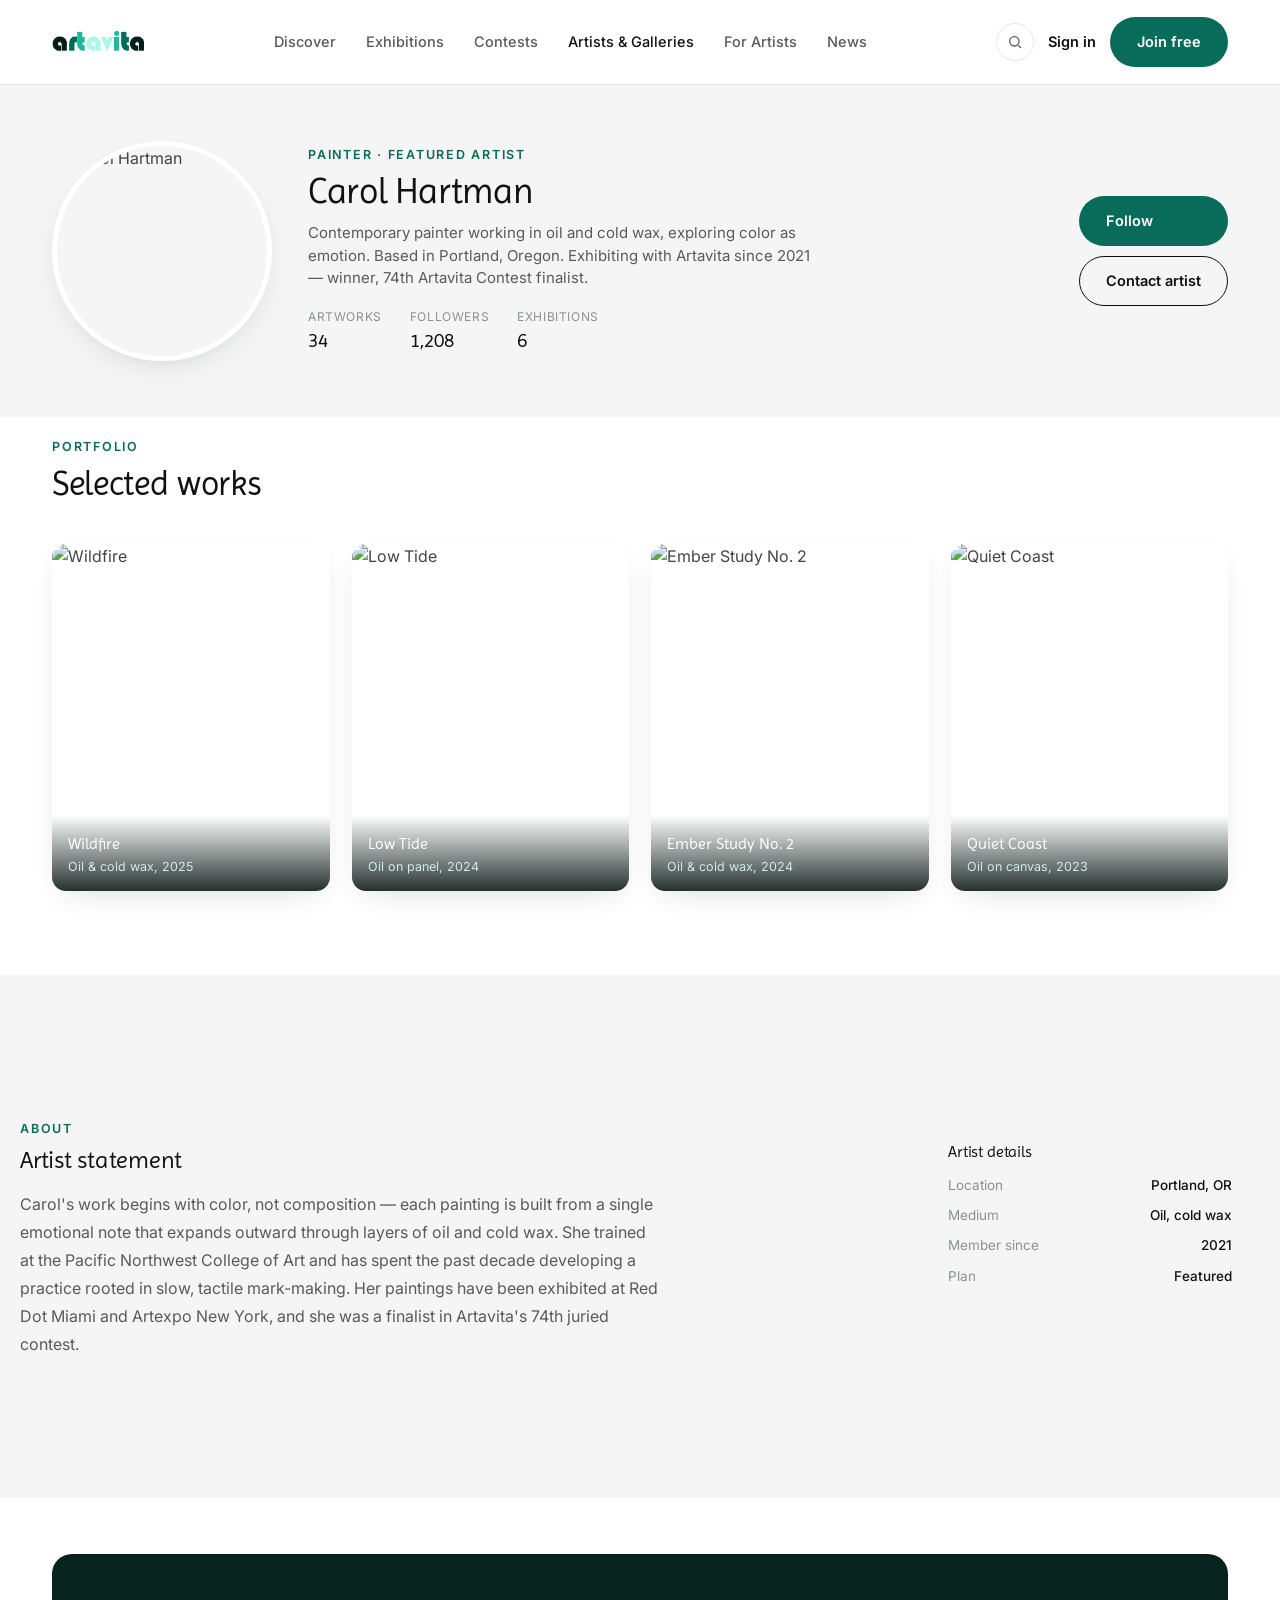
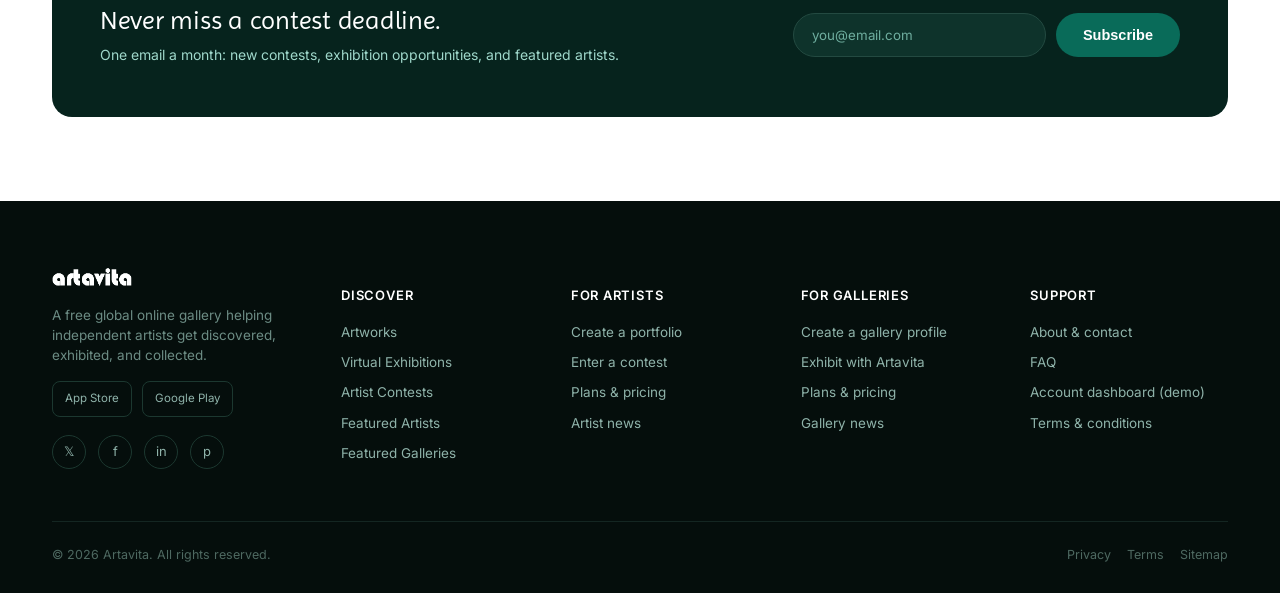
==== artist-profile.html @ 02091838 "Replace single-page site with full 11-page portfolio case study" ====
<!DOCTYPE html>
<html lang="en">
<head>
<meta charset="UTF-8">
<meta name="viewport" content="width=device-width, initial-scale=1.0">
<title>Carol Hartman — Artist Profile — Artavita</title>
<link rel="preconnect" href="https://fonts.googleapis.com">
<link rel="preconnect" href="https://fonts.gstatic.com" crossorigin>
<link href="https://fonts.googleapis.com/css2?family=Imprima&family=Inter:wght@400;500;600;700&display=swap" rel="stylesheet">
<link rel="stylesheet" href="assets/styles.css">
</head>
<body>

<header id="site-header">
  <div class="wrap header-inner">
    <a href="index.html" class="logo"><img class="logo-img" src="assets/logo-color.png" alt="Artavita"></a>
    <nav class="primary-nav">
      <a href="artworks.html">Discover</a>
      <a href="index.html#exhibitions">Exhibitions</a>
      <a href="index.html#contests">Contests</a>
      <a href="artists.html" style="color:var(--ink);">Artists &amp; Galleries</a>
      <a href="index.html#for-artists">For Artists</a>
      <a href="news-post.html">News</a>
    </nav>
    <div class="header-actions">
      <button class="icon-btn" title="Search" aria-label="Search">
        <svg width="16" height="16" viewBox="0 0 24 24" fill="none" stroke="currentColor" stroke-width="2"><circle cx="11" cy="11" r="7"/><line x1="21" y1="21" x2="16.65" y2="16.65"/></svg>
      </button>
      <a href="signin.html" class="signin-link">Sign in</a>
      <a href="signin.html" class="btn btn-primary">Join free</a>
      <button class="hamburger" aria-label="Menu"><span></span><span></span><span></span></button>
    </div>
  </div>
</header>

<div class="profile-hero">
  <div class="wrap profile-hero-inner">
    <div class="profile-avatar"><img src="https://picsum.photos/seed/carolhartman/300/300" alt="Carol Hartman"></div>
    <div class="profile-meta">
      <span class="eyebrow">Painter · Featured Artist</span>
      <h1>Carol Hartman</h1>
      <p class="bio">Contemporary painter working in oil and cold wax, exploring color as emotion. Based in Portland, Oregon. Exhibiting with Artavita since 2021 — winner, 74th Artavita Contest finalist.</p>
      <div class="profile-stats">
        <div><span>Artworks</span><b>34</b></div>
        <div><span>Followers</span><b>1,208</b></div>
        <div><span>Exhibitions</span><b>6</b></div>
      </div>
    </div>
    <div class="profile-actions">
      <a href="signin.html" class="btn btn-primary">Follow</a>
      <a href="about.html" class="btn btn-outline">Contact artist</a>
    </div>
  </div>
</div>

<section style="padding-top:16px;">
  <div class="wrap">
    <div class="section-head reveal in-view">
      <div>
        <span class="eyebrow">Portfolio</span>
        <h2 style="margin-top:8px;">Selected works</h2>
      </div>
    </div>
    <div class="art-grid stagger">
      <a href="artwork-detail.html" class="art-card reveal in-view"><img src="https://picsum.photos/seed/ch1/500/620" alt="Wildfire"><div class="tint"></div><div class="view-icon">＋</div><div class="art-overlay"><div class="title">Wildfire</div><div class="artist">Oil &amp; cold wax, 2025</div></div></a>
      <a href="artwork-detail.html" class="art-card reveal in-view"><img src="https://picsum.photos/seed/ch2/500/620" alt="Low Tide"><div class="tint"></div><div class="view-icon">＋</div><div class="art-overlay"><div class="title">Low Tide</div><div class="artist">Oil on panel, 2024</div></div></a>
      <a href="artwork-detail.html" class="art-card reveal in-view"><img src="https://picsum.photos/seed/ch3/500/620" alt="Ember Study No. 2"><div class="tint"></div><div class="view-icon">＋</div><div class="art-overlay"><div class="title">Ember Study No. 2</div><div class="artist">Oil &amp; cold wax, 2024</div></div></a>
      <a href="artwork-detail.html" class="art-card reveal in-view"><img src="https://picsum.photos/seed/ch4/500/620" alt="Quiet Coast"><div class="tint"></div><div class="view-icon">＋</div><div class="art-overlay"><div class="title">Quiet Coast</div><div class="artist">Oil on canvas, 2023</div></div></a>
    </div>
  </div>
</section>

<section class="alt">
  <div class="wrap detail-body" style="grid-template-columns:1fr 340px;">
    <div>
      <span class="eyebrow">About</span>
      <h2 style="margin:8px 0 16px;">Artist statement</h2>
      <p style="color:var(--ink-soft);line-height:1.75;max-width:640px;">Carol's work begins with color, not composition — each painting is built from a single emotional note that expands outward through layers of oil and cold wax. She trained at the Pacific Northwest College of Art and has spent the past decade developing a practice rooted in slow, tactile mark-making. Her paintings have been exhibited at Red Dot Miami and Artexpo New York, and she was a finalist in Artavita's 74th juried contest.</p>
    </div>
    <div class="detail-side">
      <h4>Artist details</h4>
      <dl>
        <dt>Location</dt><dd>Portland, OR</dd>
        <dt>Medium</dt><dd>Oil, cold wax</dd>
        <dt>Member since</dt><dd>2021</dd>
        <dt>Plan</dt><dd>Featured</dd>
      </dl>
    </div>
  </div>
</section>

<section style="padding-top:56px;">
  <div class="wrap">
    <div class="newsletter reveal in-view">
      <div>
        <h3>Never miss a contest deadline.</h3>
        <p>One email a month: new contests, exhibition opportunities, and featured artists.</p>
      </div>
      <form onsubmit="return false;">
        <input type="email" placeholder="you@email.com" aria-label="Email address">
        <button type="submit" class="btn btn-primary">Subscribe</button>
      </form>
    </div>
  </div>
</section>

<footer>
  <div class="wrap">
    <div class="footer-grid">
      <div class="footer-brand">
        <img class="logo-img" src="assets/logo-white.png" alt="Artavita" style="height:26px;">
        <p>A free global online gallery helping independent artists get discovered, exhibited, and collected.</p>
        <div class="app-badges">
          <div>App Store</div>
          <div>Google Play</div>
        </div>
        <div class="social-row">
          <a href="#" aria-label="Twitter">𝕏</a>
          <a href="#" aria-label="Facebook">f</a>
          <a href="#" aria-label="LinkedIn">in</a>
          <a href="#" aria-label="Pinterest">p</a>
        </div>
      </div>
      <div class="footer-col">
        <h5>Discover</h5>
        <a href="artworks.html">Artworks</a>
        <a href="index.html#exhibitions">Virtual Exhibitions</a>
        <a href="contest-entry.html">Artist Contests</a>
        <a href="artists.html">Featured Artists</a>
        <a href="artists.html">Featured Galleries</a>
      </div>
      <div class="footer-col">
        <h5>For Artists</h5>
        <a href="signin.html">Create a portfolio</a>
        <a href="contest-entry.html">Enter a contest</a>
        <a href="pricing.html">Plans &amp; pricing</a>
        <a href="news-post.html">Artist news</a>
      </div>
      <div class="footer-col">
        <h5>For Galleries</h5>
        <a href="signin.html">Create a gallery profile</a>
        <a href="about.html">Exhibit with Artavita</a>
        <a href="pricing.html">Plans &amp; pricing</a>
        <a href="news-post.html">Gallery news</a>
      </div>
      <div class="footer-col">
        <h5>Support</h5>
        <a href="about.html">About &amp; contact</a>
        <a href="about.html#faq">FAQ</a>
        <a href="dashboard.html">Account dashboard (demo)</a>
        <a href="#">Terms &amp; conditions</a>
      </div>
    </div>
    <div class="footer-bottom">
      <span>© 2026 Artavita. All rights reserved.</span>
      <span><a href="#">Privacy</a><a href="#">Terms</a><a href="#">Sitemap</a></span>
    </div>
  </div>
</footer>

<script src="assets/script.js"></script>
</body>
</html>
---- assets/styles.css ----
:root{
    --bg:#FFFFFF;
    --bg-alt:#F5F5F5;
    --panel:#FFFFFF;
    --ink:#111111;
    --ink-body:#444444;
    --ink-soft:#5A5A5A;
    --ink-faint:#8B928F;
    --accent:#2BB79A;
    --accent-dark:#096B59;
    --accent-tint:#DFF9F1;
    --accent-tint2:#AFF7E8;
    --dark-bg:#06231D;
    --dark-bg2:#0B2E27;
    --line:#E6E6E6;
    --radius:14px;
    --shadow:0 10px 30px -12px rgba(6,35,29,0.18);
    --ease:cubic-bezier(.22,1,.36,1);
    --maxw:1240px;
  }
  *{box-sizing:border-box;}
  html{scroll-behavior:smooth;}
  body{
    margin:0;
    background:var(--bg);
    color:var(--ink-body);
    font-family:'Inter','Helvetica Neue',Helvetica,Arial,sans-serif;
    -webkit-font-smoothing:antialiased;
    line-height:1.5;
  }
  h1,h2,h3,h4{
    font-family:'Imprima','Helvetica Neue',Arial,sans-serif;
    font-weight:400;
    color:var(--ink);
    margin:0;
    line-height:1.14;
    letter-spacing:-0.01em;
  }
  p{margin:0;}
  a{color:inherit;text-decoration:none;}
  img{max-width:100%;display:block;}
  .wrap{max-width:var(--maxw);margin:0 auto;padding:0 32px;}
  .eyebrow{
    font-size:12.5px;
    letter-spacing:0.14em;
    text-transform:uppercase;
    color:var(--accent-dark);
    font-weight:600;
    font-family:'Inter',sans-serif;
  }
  ::selection{background:var(--accent-tint2);color:var(--dark-bg);}

  /* ---------- reveal on scroll ---------- */
  .reveal{opacity:0;transform:translateY(26px);transition:opacity .7s var(--ease),transform .7s var(--ease);}
  .reveal.in-view{opacity:1;transform:translateY(0);}
  .stagger .reveal:nth-child(1){transition-delay:.02s;}
  .stagger .reveal:nth-child(2){transition-delay:.09s;}
  .stagger .reveal:nth-child(3){transition-delay:.16s;}
  .stagger .reveal:nth-child(4){transition-delay:.23s;}
  .stagger .reveal:nth-child(5){transition-delay:.30s;}
  .stagger .reveal:nth-child(6){transition-delay:.37s;}
  .stagger .reveal:nth-child(7){transition-delay:.44s;}
  .stagger .reveal:nth-child(8){transition-delay:.51s;}

  /* ---------- buttons ---------- */
  .btn{
    position:relative;
    display:inline-flex;align-items:center;gap:8px;
    padding:13px 26px;
    border-radius:999px;
    font-weight:600;
    font-size:14.5px;
    cursor:pointer;
    border:1.5px solid transparent;
    overflow:hidden;
    isolation:isolate;
    transition:transform .35s var(--ease), box-shadow .35s var(--ease), color .35s var(--ease), border-color .35s var(--ease);
    white-space:nowrap;
  }
  .btn:hover{transform:translateY(-2px);}
  .btn:active{transform:translateY(0);}
  .btn::before{
    content:"";position:absolute;inset:0;z-index:-1;
    transform:scaleX(0);transform-origin:left;
    transition:transform .45s var(--ease);
  }
  .btn:hover::before{transform:scaleX(1);}

  .btn-primary{background:var(--accent-dark);color:#fff;}
  .btn-primary::before{background:var(--accent);}
  .btn-primary:hover{box-shadow:0 10px 24px -8px rgba(9,107,89,0.55);}

  .btn-outline{background:transparent;color:var(--ink);border-color:var(--ink);}
  .btn-outline::before{background:var(--ink);}
  .btn-outline:hover{color:#fff;border-color:var(--ink);}

  .btn-outline-light{background:transparent;color:#fff;border-color:rgba(255,255,255,0.45);}
  .btn-outline-light::before{background:rgba(255,255,255,0.16);}
  .btn-outline-light:hover{border-color:#fff;}

  .btn-ghost{color:var(--accent-dark);font-weight:600;padding:0;border-radius:0;border:none;}
  .btn-ghost::before{display:none;}
  .btn-ghost span.arrow{display:inline-block;transition:transform .35s var(--ease);}
  .btn-ghost:hover span.arrow{transform:translateX(6px);}
  .btn-ghost:hover{transform:none;}
  .btn-ghost{position:relative;}
  .btn-ghost em{position:absolute;left:0;bottom:-3px;height:1.5px;width:100%;background:var(--accent-dark);transform:scaleX(0);transform-origin:right;transition:transform .35s var(--ease);}
  .btn-ghost:hover em{transform:scaleX(1);transform-origin:left;}

  /* ---------- Header ---------- */
  header{
    position:sticky;top:0;z-index:100;
    background:rgba(255,255,255,0.9);
    backdrop-filter:blur(10px);
    border-bottom:1px solid var(--line);
    transition:height .3s var(--ease), box-shadow .3s var(--ease);
  }
  header.scrolled{box-shadow:0 6px 24px -14px rgba(6,35,29,0.25);}
  .header-inner{
    display:flex;align-items:center;justify-content:space-between;
    height:84px;
    transition:height .3s var(--ease);
  }
  header.scrolled .header-inner{height:66px;}
  .logo-img{height:30px;width:auto;transition:height .3s var(--ease);}
  header.scrolled .logo-img{height:24px;}
  nav.primary-nav{display:flex;align-items:center;gap:30px;}
  nav.primary-nav a{
    position:relative;
    font-size:14.5px;font-weight:500;color:var(--ink-soft);
    padding:6px 0;
  }
  nav.primary-nav a::after{
    content:"";position:absolute;left:0;bottom:0;height:2px;width:100%;
    background:var(--accent);transform:scaleX(0);transform-origin:right;
    transition:transform .3s var(--ease);
  }
  nav.primary-nav a:hover{color:var(--ink);}
  nav.primary-nav a:hover::after{transform:scaleX(1);transform-origin:left;}
  .header-actions{display:flex;align-items:center;gap:14px;}
  .icon-btn{
    width:38px;height:38px;border-radius:50%;
    display:flex;align-items:center;justify-content:center;
    border:1px solid var(--line);color:var(--ink-soft);
    background:#fff;transition:border-color .3s var(--ease), color .3s var(--ease), transform .3s var(--ease);
  }
  .icon-btn:hover{border-color:var(--accent);color:var(--accent-dark);transform:translateY(-2px);}
  .signin-link{font-size:14.5px;font-weight:600;color:var(--ink);position:relative;}
  .signin-link::after{content:"";position:absolute;left:0;bottom:-3px;height:1.5px;width:100%;background:var(--ink);transform:scaleX(0);transition:transform .3s var(--ease);}
  .signin-link:hover::after{transform:scaleX(1);}
  .hamburger{display:none;background:none;border:none;cursor:pointer;padding:6px;}
  .hamburger span{display:block;width:22px;height:2px;background:var(--ink);margin:5px 0;transition:transform .25s ease, opacity .25s ease;}

  /* ---------- Hero ---------- */
  .hero{padding:64px 0 56px;}
  .hero-grid{display:grid;grid-template-columns:1.05fr 0.95fr;gap:56px;align-items:center;}
  .hero h1{font-size:48px;margin:14px 0 20px;}
  .hero h1 .grad{
    background:linear-gradient(90deg,var(--accent-dark),var(--accent) 55%,#5fd6bd);
    -webkit-background-clip:text;background-clip:text;color:transparent;
  }
  .hero p.lead{font-size:17.5px;color:var(--ink-soft);max-width:480px;margin-bottom:30px;}
  .hero-ctas{display:flex;gap:14px;flex-wrap:wrap;margin-bottom:26px;}
  .hero-trust{font-size:13.5px;color:var(--ink-faint);}
  .hero-trust b{color:var(--ink);}
  .hero-collage{
    display:grid;grid-template-columns:1.1fr 0.9fr;gap:14px;
  }
  .hero-collage .tall{grid-row:span 2;animation:float 6s ease-in-out infinite;}
  .hero-collage .short:nth-of-type(2){animation:float 7s ease-in-out infinite .4s;}
  .hero-collage .short:nth-of-type(3){animation:float 6.5s ease-in-out infinite .8s;}
  @keyframes float{0%,100%{transform:translateY(0);}50%{transform:translateY(-10px);}}
  .hero-collage figure{margin:0;border-radius:var(--radius);overflow:hidden;box-shadow:var(--shadow);height:100%;}
  .hero-collage img{
    width:100%;height:100%;object-fit:cover;
    transition:transform .6s var(--ease);
  }
  .hero-collage figure:hover img{transform:scale(1.07);}
  .hero-collage .tall figure{aspect-ratio:4/5.2;}
  .hero-collage .short figure{aspect-ratio:4/3.1;}

  /* ---------- Stats bar ---------- */
  .stats-bar{
    background:var(--dark-bg);color:#fff;padding:32px 0;
  }
  .stats-grid{display:grid;grid-template-columns:repeat(4,1fr);gap:20px;text-align:center;}
  .stats-grid .num{font-family:'Imprima',sans-serif;font-size:32px;color:#fff;}
  .stats-grid .label{font-size:12.5px;color:#9FD8CB;letter-spacing:0.05em;text-transform:uppercase;margin-top:4px;}
  .fairs-row{
    display:flex;justify-content:center;gap:40px;flex-wrap:wrap;
    margin-top:26px;padding-top:24px;border-top:1px solid rgba(255,255,255,0.12);
    font-family:'Imprima',sans-serif;font-size:15px;color:#6FAE9F;letter-spacing:0.02em;
  }

  /* ---------- Section shell ---------- */
  section{padding:84px 0;}
  .section-head{
    display:flex;align-items:flex-end;justify-content:space-between;
    margin-bottom:40px;gap:20px;flex-wrap:wrap;
  }
  .section-head h2{font-size:34px;}
  .section-head p{color:var(--ink-soft);margin-top:8px;max-width:520px;}
  .alt{background:var(--bg-alt);}

  /* ---------- How it works ---------- */
  .steps{display:grid;grid-template-columns:repeat(3,1fr);gap:28px;}
  .step-card{
    background:var(--panel);border:1px solid var(--line);border-radius:var(--radius);padding:32px 28px;
    transition:transform .4s var(--ease), box-shadow .4s var(--ease), border-color .4s var(--ease);
  }
  .step-card:hover{transform:translateY(-6px);box-shadow:var(--shadow);border-color:var(--accent-tint2);}
  .step-num{
    width:38px;height:38px;border-radius:50%;background:var(--accent-tint);color:var(--accent-dark);
    display:flex;align-items:center;justify-content:center;font-family:'Imprima',sans-serif;font-weight:400;margin-bottom:18px;
    transition:background .4s var(--ease), color .4s var(--ease);
  }
  .step-card:hover .step-num{background:var(--accent-dark);color:#fff;}
  .step-card h3{font-size:19px;margin-bottom:8px;font-weight:400;}
  .step-card p{color:var(--ink-soft);font-size:14.5px;}

  /* ---------- Artwork grid ---------- */
  .art-grid{display:grid;grid-template-columns:repeat(4,1fr);gap:22px;}
  .art-card{
    position:relative;border-radius:var(--radius);overflow:hidden;box-shadow:var(--shadow);cursor:pointer;
    transition:transform .5s var(--ease);
  }
  a.art-card, a.people-card{display:block;text-decoration:none;color:inherit;}
  .art-card:hover{transform:translateY(-6px);}
  .art-card img{aspect-ratio:4/5;object-fit:cover;transition:transform .7s var(--ease), filter .5s ease;}
  .art-card:hover img{transform:scale(1.09);filter:saturate(1.1);}
  .art-card .tint{
    position:absolute;inset:0;background:linear-gradient(135deg,rgba(9,107,89,0.35),rgba(43,183,154,0.15));
    opacity:0;transition:opacity .4s ease;
  }
  .art-card:hover .tint{opacity:1;}
  .art-card .view-icon{
    position:absolute;top:50%;left:50%;width:46px;height:46px;border-radius:50%;
    background:rgba(255,255,255,0.92);color:var(--accent-dark);
    display:flex;align-items:center;justify-content:center;
    transform:translate(-50%,-50%) scale(0.6);opacity:0;
    transition:transform .4s var(--ease), opacity .4s var(--ease);
  }
  .art-card:hover .view-icon{opacity:1;transform:translate(-50%,-50%) scale(1);}
  .art-overlay{
    position:absolute;left:0;right:0;bottom:0;padding:18px 16px 14px;
    background:linear-gradient(180deg,transparent, rgba(6,20,17,0.88));
    color:#fff;
  }
  .art-overlay .title{font-family:'Imprima',sans-serif;font-size:15.5px;}
  .art-overlay .artist{font-size:12.5px;color:#CDECE4;margin-top:2px;}
  .grid-footer{text-align:center;margin-top:40px;}

  /* ---------- Video section ---------- */
  .video-shell{
    position:relative;border-radius:20px;overflow:hidden;box-shadow:var(--shadow);
    background:var(--dark-bg);aspect-ratio:16/8.2;max-width:920px;margin:0 auto;
  }
  .video-shell video{width:100%;height:100%;object-fit:cover;display:block;}
  .video-cover{
    position:absolute;inset:0;display:flex;align-items:center;justify-content:center;
    background:linear-gradient(135deg,rgba(6,35,29,0.55),rgba(9,107,89,0.35));
    cursor:pointer;transition:opacity .5s ease;
  }
  .video-cover.hide{opacity:0;pointer-events:none;}
  .play-btn{
    width:84px;height:84px;border-radius:50%;background:#fff;color:var(--accent-dark);
    display:flex;align-items:center;justify-content:center;
    box-shadow:0 0 0 0 rgba(255,255,255,0.55);
    animation:pulse 2.4s ease-in-out infinite;
    transition:transform .3s var(--ease);
  }
  .video-cover:hover .play-btn{transform:scale(1.08);}
  @keyframes pulse{
    0%{box-shadow:0 0 0 0 rgba(255,255,255,0.45);}
    70%{box-shadow:0 0 0 22px rgba(255,255,255,0);}
    100%{box-shadow:0 0 0 0 rgba(255,255,255,0);}
  }

  /* ---------- Contest spotlight ---------- */
  .contest-card{
    background:linear-gradient(120deg,var(--dark-bg),var(--dark-bg2));
    border-radius:20px;color:#fff;
    display:grid;grid-template-columns:1.1fr 0.9fr;overflow:hidden;
  }
  .contest-copy{padding:52px 48px;}
  .contest-badge{
    display:inline-block;background:rgba(255,255,255,0.12);color:var(--accent-tint2);
    padding:6px 14px;border-radius:999px;font-size:12.5px;font-weight:600;letter-spacing:.04em;margin-bottom:18px;
    animation:badgepulse 2.6s ease-in-out infinite;
  }
  @keyframes badgepulse{0%,100%{background:rgba(255,255,255,0.12);}50%{background:rgba(175,247,232,0.22);}}
  .contest-copy h2{color:#fff;font-size:30px;margin-bottom:14px;}
  .contest-copy p{color:#BFE3DA;font-size:15px;margin-bottom:24px;max-width:440px;}
  .contest-meta{display:flex;gap:28px;margin-bottom:28px;flex-wrap:wrap;}
  .contest-meta div span{display:block;font-size:12px;color:#6FAE9F;text-transform:uppercase;letter-spacing:.05em;}
  .contest-meta div b{font-family:'Imprima',sans-serif;font-size:18px;font-weight:400;}
  .contest-ctas{display:flex;gap:14px;flex-wrap:wrap;}
  .contest-entries{
    display:grid;grid-template-columns:repeat(2,1fr);gap:2px;
  }
  .contest-entries a{overflow:hidden;display:block;}
  .contest-entries img{width:100%;height:100%;object-fit:cover;aspect-ratio:1/1;transition:transform .6s var(--ease);}
  .contest-entries a:hover img{transform:scale(1.12);}

  /* ---------- Exhibitions carousel ---------- */
  .carousel{display:flex;gap:22px;overflow-x:auto;padding-bottom:12px;scroll-snap-type:x mandatory;}
  .carousel::-webkit-scrollbar{height:6px;}
  .carousel::-webkit-scrollbar-thumb{background:var(--line);border-radius:10px;}
  .exhibit-card{
    flex:0 0 300px;scroll-snap-align:start;
    background:var(--panel);border-radius:var(--radius);overflow:hidden;border:1px solid var(--line);
    transition:transform .4s var(--ease), box-shadow .4s var(--ease);
  }
  .exhibit-card:hover{transform:translateY(-6px);box-shadow:var(--shadow);}
  .exhibit-card .imgwrap{overflow:hidden;}
  .exhibit-card img{aspect-ratio:4/3;object-fit:cover;transition:transform .6s var(--ease);}
  .exhibit-card:hover img{transform:scale(1.08);}
  .exhibit-info{padding:16px 18px;}
  .exhibit-info .tag{font-size:11.5px;color:var(--accent-dark);font-weight:600;text-transform:uppercase;letter-spacing:.05em;}
  .exhibit-info h4{font-size:16.5px;margin:6px 0 4px;font-weight:400;font-family:'Imprima',sans-serif;}
  .exhibit-info p{font-size:13px;color:var(--ink-soft);}
  .exhibit-cta{
    flex:0 0 300px;scroll-snap-align:start;
    border:1.5px dashed var(--accent);border-radius:var(--radius);
    display:flex;flex-direction:column;align-items:center;justify-content:center;text-align:center;
    padding:24px;gap:12px;color:var(--ink-soft);background:var(--accent-tint);
    transition:background .4s ease;
  }
  .exhibit-cta:hover{background:var(--accent-tint2);}

  /* ---------- Artists / Galleries ---------- */
  .people-grid{display:grid;grid-template-columns:repeat(6,1fr);gap:18px;}
  .people-grid-5{grid-template-columns:repeat(5,1fr);}
  .people-card{text-align:center;}
  .people-card .avatar{
    position:relative;width:100%;aspect-ratio:1/1;border-radius:50%;overflow:hidden;
    border:3px solid #fff;box-shadow:var(--shadow);margin-bottom:12px;
    transition:transform .4s var(--ease);
  }
  .people-card:hover .avatar{transform:translateY(-6px);}
  .people-card img{width:100%;height:100%;object-fit:cover;transition:transform .6s var(--ease);}
  .people-card:hover img{transform:scale(1.12);}
  .people-card h4{font-size:14px;font-weight:600;font-family:'Inter',sans-serif;}
  .people-card p{font-size:12.5px;color:var(--ink-faint);margin-top:2px;}

  /* ---------- Dual CTA ---------- */
  .dual-cta{display:grid;grid-template-columns:1fr 1fr;gap:24px;}
  .cta-panel{
    border-radius:20px;padding:44px 40px;position:relative;overflow:hidden;
    transition:transform .4s var(--ease);
  }
  .cta-panel:hover{transform:translateY(-4px);}
  .cta-panel.artist{background:var(--dark-bg);color:#fff;}
  .cta-panel.gallery{background:var(--accent-tint);color:var(--ink);}
  .cta-panel h3{font-size:26px;margin-bottom:12px;font-weight:400;}
  .cta-panel.artist h3{color:#fff;}
  .cta-panel p{font-size:14.5px;margin-bottom:24px;max-width:360px;}
  .cta-panel.artist p{color:#BFE3DA;}
  .cta-panel.gallery p{color:var(--ink-soft);}
  .cta-row{display:flex;gap:14px;flex-wrap:wrap;}

  /* ---------- News ---------- */
  .news-grid{display:grid;grid-template-columns:repeat(3,1fr);gap:24px;}
  .news-card{
    background:var(--panel);border:1px solid var(--line);border-radius:var(--radius);overflow:hidden;
    transition:transform .4s var(--ease), box-shadow .4s var(--ease);
  }
  .news-card:hover{transform:translateY(-6px);box-shadow:var(--shadow);}
  .news-card .imgwrap{overflow:hidden;}
  .news-card img{aspect-ratio:16/10;object-fit:cover;transition:transform .6s var(--ease);}
  .news-card:hover img{transform:scale(1.08);}
  .news-body{padding:20px;}
  .news-body .tag{font-size:11.5px;color:var(--accent-dark);text-transform:uppercase;font-weight:600;letter-spacing:.05em;}
  .news-body h4{font-family:'Imprima',sans-serif;font-size:16.5px;margin:8px 0 6px;font-weight:400;}
  .news-body p{font-size:13.5px;color:var(--ink-soft);}

  /* ---------- Newsletter ---------- */
  .newsletter{
    background:var(--dark-bg);color:#fff;border-radius:20px;
    padding:52px 48px;display:flex;align-items:center;justify-content:space-between;gap:30px;flex-wrap:wrap;
  }
  .newsletter h3{color:#fff;font-size:26px;max-width:380px;font-weight:400;}
  .newsletter p{color:#9FD8CB;margin-top:8px;font-size:14px;}
  .newsletter form{display:flex;gap:10px;flex-wrap:wrap;}
  .newsletter input{
    padding:13px 18px;border-radius:999px;border:1px solid #234A41;background:#0E332B;color:#fff;min-width:240px;font-family:inherit;
    transition:border-color .3s ease;
  }
  .newsletter input:focus{outline:none;border-color:var(--accent);}
  .newsletter input::placeholder{color:#6FAE9F;}

  /* ---------- Footer ---------- */
  footer{background:#050E0C;color:#8FB3AA;padding:64px 0 28px;font-size:13.5px;}
  .footer-grid{display:grid;grid-template-columns:1.3fr repeat(4,1fr);gap:32px;margin-bottom:48px;}
  .footer-brand p{margin-top:14px;color:#6C8C84;max-width:260px;}
  .footer-col h5{color:#fff;font-size:13px;text-transform:uppercase;letter-spacing:.06em;margin-bottom:16px;font-weight:600;font-family:'Inter',sans-serif;}
  .footer-col a{display:block;color:#8FB3AA;margin-bottom:10px;position:relative;width:fit-content;transition:color .3s ease;}
  .footer-col a:hover{color:#fff;}
  .app-badges{display:flex;gap:10px;margin-top:16px;}
  .app-badges div{border:1px solid #1C3830;border-radius:8px;padding:8px 12px;font-size:11.5px;color:#8FB3AA;transition:border-color .3s ease,color .3s ease;}
  .app-badges div:hover{border-color:var(--accent);color:#fff;}
  .social-row{display:flex;gap:12px;margin-top:18px;}
  .social-row a{
    width:34px;height:34px;border-radius:50%;border:1px solid #1C3830;
    display:flex;align-items:center;justify-content:center;font-size:13px;
    transition:border-color .3s ease,background .3s ease,transform .3s ease;
  }
  .social-row a:hover{border-color:var(--accent);background:var(--accent-dark);transform:translateY(-3px);}
  .footer-bottom{
    border-top:1px solid #142622;padding-top:24px;
    display:flex;justify-content:space-between;flex-wrap:wrap;gap:12px;color:#4E6961;font-size:12.5px;
  }
  .footer-bottom a{color:#4E6961;margin-left:16px;}
  .footer-bottom a:hover{color:#fff;}

  /* ---------- Mobile ---------- */
  @media (max-width:1024px){
    .hero-grid{grid-template-columns:1fr;}
    .hero-collage{order:-1;}
    .art-grid{grid-template-columns:repeat(3,1fr);}
    .people-grid{grid-template-columns:repeat(4,1fr);}
    .people-grid-5{grid-template-columns:repeat(4,1fr);}
    .footer-grid{grid-template-columns:1fr 1fr;}
    .stats-grid{grid-template-columns:repeat(4,1fr);}
  }
  @media (max-width:860px){
    nav.primary-nav{display:none;}
    .hamburger{display:block;}
    .contest-card{grid-template-columns:1fr;}
    .contest-entries{display:none;}
    .dual-cta{grid-template-columns:1fr;}
    .steps{grid-template-columns:1fr;}
    .header-actions .icon-btn,
    .header-actions .signin-link{display:none;}
    .header-actions{gap:10px;}
  }
  @media (max-width:640px){
    .wrap{padding:0 20px;}
    .hero h1{font-size:33px;}
    .art-grid{grid-template-columns:repeat(2,1fr);}
    .people-grid{grid-template-columns:repeat(3,1fr);}
    .people-grid-5{grid-template-columns:repeat(2,1fr);}
    .stats-grid{grid-template-columns:repeat(2,1fr);}
    section{padding:56px 0;}
    .section-head h2{font-size:26px;}
    .footer-grid{grid-template-columns:1fr 1fr;gap:28px;}
    .newsletter{padding:36px 26px;}
    .contest-copy{padding:34px 26px;}
    .video-shell{aspect-ratio:16/12;}
  }

  @media (prefers-reduced-motion: reduce){
    *{animation-duration:0.001ms !important;animation-iteration-count:1 !important;transition-duration:0.001ms !important;}
    .reveal{opacity:1;transform:none;}
  }

/* ================= Shared inner-page header ================= */
.page-header{padding:44px 0 36px;border-bottom:1px solid var(--line);}
.page-header .eyebrow{margin-bottom:8px;display:block;}
.page-header h1{font-size:38px;}
.breadcrumb{font-size:13px;color:var(--ink-faint);margin-bottom:14px;}
.breadcrumb a{color:var(--ink-faint);transition:color .3s ease;}
.breadcrumb a:hover{color:var(--accent-dark);}
.breadcrumb span{margin:0 6px;}

/* ================= Filter bar (Browse/Grid template) ================= */
.filter-bar{
  display:flex;align-items:center;gap:14px;flex-wrap:wrap;
  padding:18px 0;margin-bottom:32px;border-bottom:1px solid var(--line);
}
.filter-chip{
  padding:9px 18px;border-radius:999px;border:1.5px solid var(--line);
  font-size:13.5px;font-weight:500;color:var(--ink-soft);cursor:pointer;
  transition:border-color .3s var(--ease), color .3s var(--ease), background .3s var(--ease);
  background:#fff;
}
.filter-chip:hover{border-color:var(--accent);color:var(--accent-dark);}
.filter-chip.active{background:var(--accent-dark);border-color:var(--accent-dark);color:#fff;}
.filter-spacer{flex:1;}
.filter-select{
  padding:9px 16px;border-radius:999px;border:1.5px solid var(--line);
  font-size:13.5px;color:var(--ink-soft);background:#fff;font-family:inherit;cursor:pointer;
}
.results-count{font-size:13.5px;color:var(--ink-faint);margin-bottom:24px;}

/* Pagination */
.pagination{display:flex;justify-content:center;align-items:center;gap:8px;margin-top:52px;}
.page-btn{
  width:40px;height:40px;border-radius:50%;display:flex;align-items:center;justify-content:center;
  border:1.5px solid var(--line);color:var(--ink-soft);font-size:14px;font-weight:600;
  transition:all .3s var(--ease);
}
.page-btn:hover{border-color:var(--accent);color:var(--accent-dark);}
.page-btn.active{background:var(--accent-dark);border-color:var(--accent-dark);color:#fff;}
.page-btn.next{width:auto;padding:0 18px;border-radius:999px;gap:6px;}

/* ================= Profile/Detail template ================= */
.profile-hero{
  background:var(--bg-alt);padding:56px 0;
}
.profile-hero-inner{display:grid;grid-template-columns:220px 1fr auto;gap:36px;align-items:center;}
.profile-avatar{
  width:220px;height:220px;border-radius:50%;overflow:hidden;border:5px solid #fff;box-shadow:var(--shadow);
}
.profile-avatar img{width:100%;height:100%;object-fit:cover;}
.profile-meta .eyebrow{margin-bottom:6px;display:block;}
.profile-meta h1{font-size:36px;margin-bottom:10px;}
.profile-meta p.bio{color:var(--ink-soft);max-width:520px;font-size:15px;}
.profile-stats{display:flex;gap:28px;margin-top:18px;}
.profile-stats div span{display:block;font-size:12px;color:var(--ink-faint);text-transform:uppercase;letter-spacing:.05em;}
.profile-stats div b{font-family:'Imprima',sans-serif;font-size:20px;font-weight:400;color:var(--ink);}
.profile-actions{display:flex;flex-direction:column;gap:10px;}

.detail-body{display:grid;grid-template-columns:1fr 340px;gap:56px;padding:56px 0;}
.detail-side{
  background:var(--bg-alt);border-radius:var(--radius);padding:28px;height:fit-content;
}
.detail-side h4{font-family:'Imprima',sans-serif;font-size:16px;font-weight:400;margin-bottom:14px;}
.detail-side dl{display:grid;grid-template-columns:auto 1fr;gap:10px 14px;font-size:13.5px;}
.detail-side dt{color:var(--ink-faint);}
.detail-side dd{margin:0;color:var(--ink);font-weight:500;text-align:right;}
.detail-hero-img{border-radius:var(--radius);overflow:hidden;box-shadow:var(--shadow);margin-bottom:28px;}
.detail-hero-img img{width:100%;aspect-ratio:5/4;object-fit:cover;}

/* ================= Article/Post Detail template ================= */
.article-header{padding:52px 0 32px;max-width:760px;margin:0 auto;text-align:center;}
.article-header h1{font-size:38px;margin:14px 0 18px;}
.article-meta{display:flex;align-items:center;justify-content:center;gap:14px;font-size:13.5px;color:var(--ink-faint);}
.article-meta .avatar-sm{width:32px;height:32px;border-radius:50%;overflow:hidden;}
.article-meta .avatar-sm img{width:100%;height:100%;object-fit:cover;}
.article-hero{max-width:920px;margin:0 auto 48px;border-radius:20px;overflow:hidden;box-shadow:var(--shadow);}
.article-hero img{width:100%;aspect-ratio:16/9;object-fit:cover;}
.article-body{max-width:720px;margin:0 auto;font-size:16.5px;line-height:1.75;color:var(--ink-body);}
.article-body p{margin-bottom:22px;}
.article-body h3{font-size:22px;margin:36px 0 14px;}
.related-posts{max-width:920px;margin:64px auto 0;}

/* ================= Forms (Simple + Wizard) ================= */
.auth-shell{
  min-height:calc(100vh - 84px);display:flex;align-items:center;justify-content:center;
  padding:56px 20px;background:var(--bg-alt);
}
.auth-card{
  background:#fff;border-radius:20px;box-shadow:var(--shadow);padding:44px 40px;width:100%;max-width:440px;
}
.auth-tabs{display:flex;gap:6px;background:var(--bg-alt);border-radius:999px;padding:4px;margin-bottom:28px;}
.auth-tab{
  flex:1;text-align:center;padding:10px 0;border-radius:999px;font-size:13.5px;font-weight:600;
  color:var(--ink-soft);cursor:pointer;transition:all .3s var(--ease);
}
.auth-tab.active{background:var(--dark-bg);color:#fff;}
.auth-panel{display:none;}
.auth-panel.active{display:block;}
.field{margin-bottom:18px;}
.field label{display:block;font-size:13px;font-weight:600;color:var(--ink);margin-bottom:7px;}
.field input, .field select, .field textarea{
  width:100%;padding:12px 15px;border-radius:10px;border:1.5px solid var(--line);
  font-family:inherit;font-size:14.5px;color:var(--ink);transition:border-color .3s var(--ease);background:#fff;
}
.field input:focus, .field select:focus, .field textarea:focus{outline:none;border-color:var(--accent);}
.field textarea{resize:vertical;min-height:110px;}
.user-type-toggle{display:flex;gap:10px;margin-bottom:18px;}
.user-type-option{
  flex:1;text-align:center;padding:14px 10px;border-radius:12px;border:1.5px solid var(--line);
  cursor:pointer;transition:all .3s var(--ease);font-size:13.5px;font-weight:600;color:var(--ink-soft);
}
.user-type-option.selected{border-color:var(--accent-dark);background:var(--accent-tint);color:var(--accent-dark);}
.auth-submit{width:100%;justify-content:center;margin-top:6px;}
.auth-foot{text-align:center;font-size:13px;color:var(--ink-faint);margin-top:20px;}
.auth-foot a{color:var(--accent-dark);font-weight:600;}

/* Multi-step wizard */
.wizard-shell{padding:52px 0 80px;}
.wizard-steps{display:flex;justify-content:center;gap:0;margin-bottom:48px;max-width:640px;margin-left:auto;margin-right:auto;}
.wizard-step{flex:1;text-align:center;position:relative;}
.wizard-step .dot{
  width:34px;height:34px;border-radius:50%;background:#fff;border:2px solid var(--line);
  display:flex;align-items:center;justify-content:center;margin:0 auto 8px;font-size:13px;font-weight:600;color:var(--ink-faint);
  transition:all .35s var(--ease);position:relative;z-index:2;
}
.wizard-step.done .dot{background:var(--accent-dark);border-color:var(--accent-dark);color:#fff;}
.wizard-step.current .dot{border-color:var(--accent-dark);color:var(--accent-dark);box-shadow:0 0 0 5px var(--accent-tint);}
.wizard-step .label{font-size:12px;color:var(--ink-faint);}
.wizard-step.current .label, .wizard-step.done .label{color:var(--ink);font-weight:600;}
.wizard-step:not(:last-child)::after{
  content:"";position:absolute;top:17px;left:calc(50% + 22px);right:calc(-50% + 22px);height:2px;background:var(--line);z-index:1;
}
.wizard-step.done:not(:last-child)::after{background:var(--accent-dark);}
.wizard-card{
  max-width:600px;margin:0 auto;background:#fff;border:1px solid var(--line);border-radius:20px;padding:44px 40px;box-shadow:var(--shadow);
}
.wizard-card h2{font-size:24px;margin-bottom:8px;}
.wizard-card > p{color:var(--ink-soft);font-size:14.5px;margin-bottom:28px;}
.upload-dropzone{
  border:2px dashed var(--line);border-radius:14px;padding:44px 20px;text-align:center;color:var(--ink-faint);
  font-size:13.5px;margin-bottom:20px;transition:border-color .3s ease;
}
.upload-dropzone:hover{border-color:var(--accent);color:var(--accent-dark);}
.wizard-actions{display:flex;justify-content:space-between;margin-top:32px;}
.summary-row{display:flex;justify-content:space-between;padding:12px 0;border-bottom:1px solid var(--line);font-size:14px;}
.summary-row:last-child{border-bottom:none;font-weight:700;font-size:16px;color:var(--ink);}
.summary-row span:first-child{color:var(--ink-soft);}

/* ================= Static content / FAQ ================= */
.prose{max-width:720px;margin:0 auto;padding:52px 0;font-size:16px;line-height:1.75;color:var(--ink-body);}
.prose h2{font-size:24px;margin:36px 0 14px;}
.prose p{margin-bottom:18px;}
.contact-grid{display:grid;grid-template-columns:1fr 1fr;gap:56px;padding:56px 0;}
.contact-info h3{font-size:22px;margin-bottom:14px;}
.contact-info p{color:var(--ink-soft);margin-bottom:22px;}
.contact-item{display:flex;gap:12px;margin-bottom:18px;font-size:14.5px;}
.contact-item .ic{
  width:38px;height:38px;border-radius:50%;background:var(--accent-tint);color:var(--accent-dark);
  display:flex;align-items:center;justify-content:center;flex-shrink:0;
}
.accordion-item{border-bottom:1px solid var(--line);}
.accordion-q{
  display:flex;justify-content:space-between;align-items:center;padding:20px 4px;cursor:pointer;
  font-weight:600;font-size:15.5px;color:var(--ink);
}
.accordion-q .plus{transition:transform .35s var(--ease);color:var(--accent-dark);font-size:20px;}
.accordion-item.open .accordion-q .plus{transform:rotate(45deg);}
.accordion-a{max-height:0;overflow:hidden;transition:max-height .4s var(--ease);}
.accordion-a p{padding:0 4px 20px;color:var(--ink-soft);font-size:14.5px;max-width:640px;}

/* ================= Pricing table ================= */
.pricing-toggle{display:flex;justify-content:center;margin:8px 0 48px;}
.toggle-pill{display:flex;background:var(--bg-alt);border-radius:999px;padding:4px;gap:4px;}
.toggle-pill button{
  padding:9px 22px;border-radius:999px;font-size:13.5px;font-weight:600;color:var(--ink-soft);
  background:none;border:none;cursor:pointer;transition:all .3s var(--ease);font-family:inherit;
}
.toggle-pill button.active{background:var(--dark-bg);color:#fff;}
.pricing-grid{display:grid;grid-template-columns:repeat(2,1fr);gap:28px;max-width:760px;margin:0 auto;}
.price-card{
  border:1.5px solid var(--line);border-radius:20px;padding:40px 34px;background:#fff;
  transition:transform .4s var(--ease), box-shadow .4s var(--ease), border-color .4s var(--ease);
}
.price-card:hover{transform:translateY(-6px);box-shadow:var(--shadow);}
.price-card.featured{border-color:var(--accent-dark);background:linear-gradient(160deg,#fff,var(--accent-tint));position:relative;}
.price-card .tag{
  position:absolute;top:-13px;left:34px;background:var(--accent-dark);color:#fff;font-size:11.5px;font-weight:600;
  padding:5px 14px;border-radius:999px;letter-spacing:.03em;
}
.price-card h3{font-size:20px;margin-bottom:6px;}
.price-card .price{font-family:'Imprima',sans-serif;font-size:42px;color:var(--ink);margin:16px 0 4px;}
.price-card .price span{font-size:14px;color:var(--ink-faint);font-family:'Inter',sans-serif;}
.price-list{list-style:none;padding:0;margin:24px 0 28px;}
.price-list li{display:flex;gap:10px;align-items:flex-start;font-size:14px;color:var(--ink-soft);margin-bottom:12px;}
.price-list li .check{color:var(--accent-dark);flex-shrink:0;}
.price-list li.disabled{color:var(--ink-faint);}
.price-list li.disabled .check{color:var(--ink-faint);}

/* ================= Dashboard/Account template ================= */
.dash-shell{display:grid;grid-template-columns:260px 1fr;gap:0;min-height:calc(100vh - 84px);}
.dash-sidebar{background:var(--bg-alt);border-right:1px solid var(--line);padding:36px 24px;}
.dash-user{display:flex;align-items:center;gap:12px;margin-bottom:32px;}
.dash-user img{width:44px;height:44px;border-radius:50%;object-fit:cover;}
.dash-user .name{font-size:14.5px;font-weight:600;color:var(--ink);}
.dash-user .plan{font-size:12px;color:var(--accent-dark);font-weight:600;}
.dash-nav a{
  display:flex;align-items:center;gap:12px;padding:11px 14px;border-radius:10px;
  font-size:14px;font-weight:500;color:var(--ink-soft);margin-bottom:4px;transition:all .3s var(--ease);
}
.dash-nav a:hover{background:#fff;color:var(--ink);}
.dash-nav a.active{background:var(--dark-bg);color:#fff;}
.dash-main{padding:44px 44px;}
.dash-header{display:flex;justify-content:space-between;align-items:center;margin-bottom:32px;flex-wrap:wrap;gap:16px;}
.dash-header h1{font-size:28px;}
.dash-stats{display:grid;grid-template-columns:repeat(4,1fr);gap:20px;margin-bottom:40px;}
.dash-stat{background:#fff;border:1px solid var(--line);border-radius:var(--radius);padding:22px;}
.dash-stat .num{font-family:'Imprima',sans-serif;font-size:28px;color:var(--ink);}
.dash-stat .label{font-size:12.5px;color:var(--ink-faint);margin-top:4px;}
.dash-table{width:100%;border-collapse:collapse;background:#fff;border:1px solid var(--line);border-radius:var(--radius);overflow:hidden;}
.dash-table th{
  text-align:left;font-size:12px;text-transform:uppercase;letter-spacing:.05em;color:var(--ink-faint);
  padding:14px 20px;background:var(--bg-alt);font-weight:600;
}
.dash-table td{padding:16px 20px;border-top:1px solid var(--line);font-size:14px;color:var(--ink-body);}
.status-pill{padding:5px 12px;border-radius:999px;font-size:11.5px;font-weight:600;}
.status-pill.live{background:var(--accent-tint);color:var(--accent-dark);}
.status-pill.pending{background:#FFF3D6;color:#8A6400;}
.status-pill.draft{background:var(--bg-alt);color:var(--ink-faint);}

/* ================= New-component mobile overrides ================= */
@media (max-width:1024px){
  .detail-body{grid-template-columns:1fr;}
  .dash-shell{grid-template-columns:1fr;}
  .dash-sidebar{border-right:none;border-bottom:1px solid var(--line);}
}
@media (max-width:860px){
  .profile-hero-inner{grid-template-columns:1fr;text-align:center;}
  .profile-avatar{margin:0 auto;}
  .profile-stats{justify-content:center;}
  .profile-actions{flex-direction:row;justify-content:center;}
  .contact-grid{grid-template-columns:1fr;gap:32px;}
  .pricing-grid{grid-template-columns:1fr;}
  .dash-stats{grid-template-columns:repeat(2,1fr);}
}
@media (max-width:640px){
  .page-header h1{font-size:28px;}
  .article-header h1{font-size:28px;}
  .wizard-card{padding:30px 24px;}
  .wizard-step .label{display:none;}
  .dash-main{padding:28px 20px;}
  .dash-stats{grid-template-columns:1fr 1fr;}
  .auth-card{padding:32px 26px;}
}
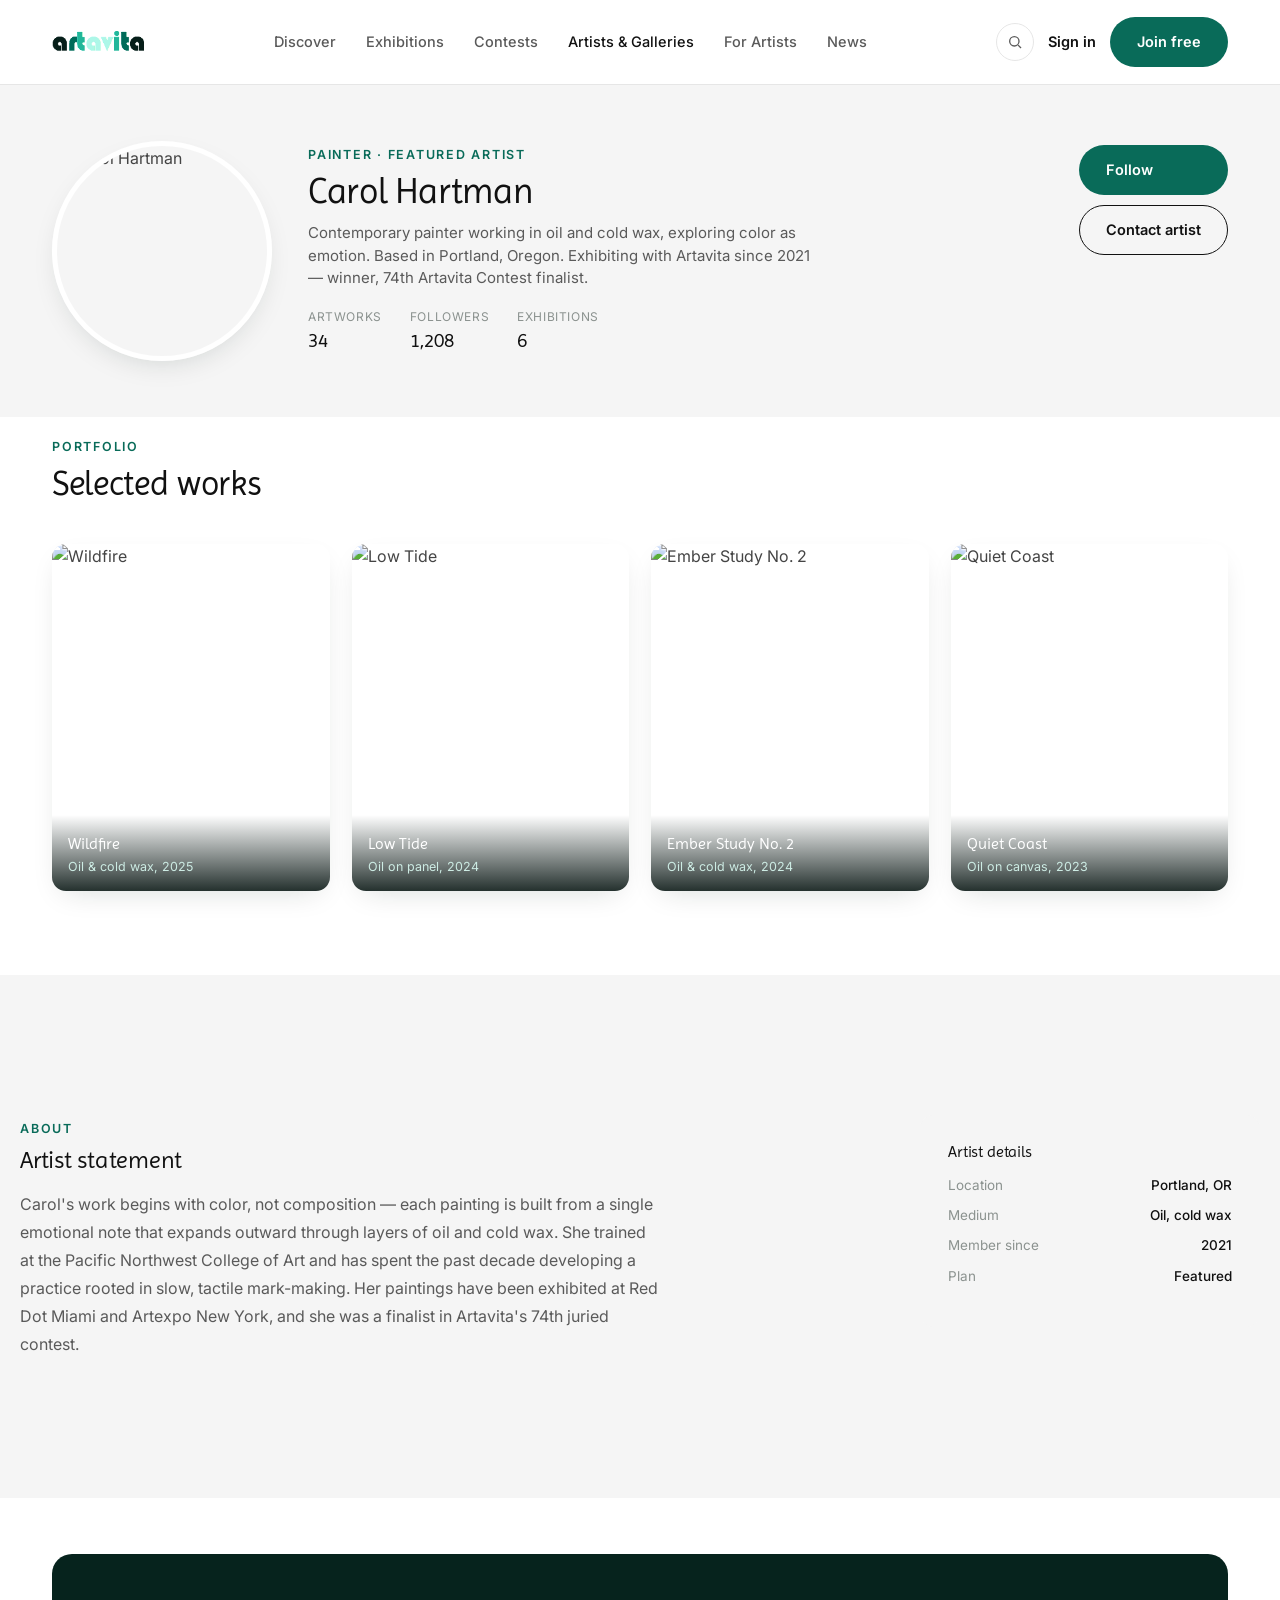
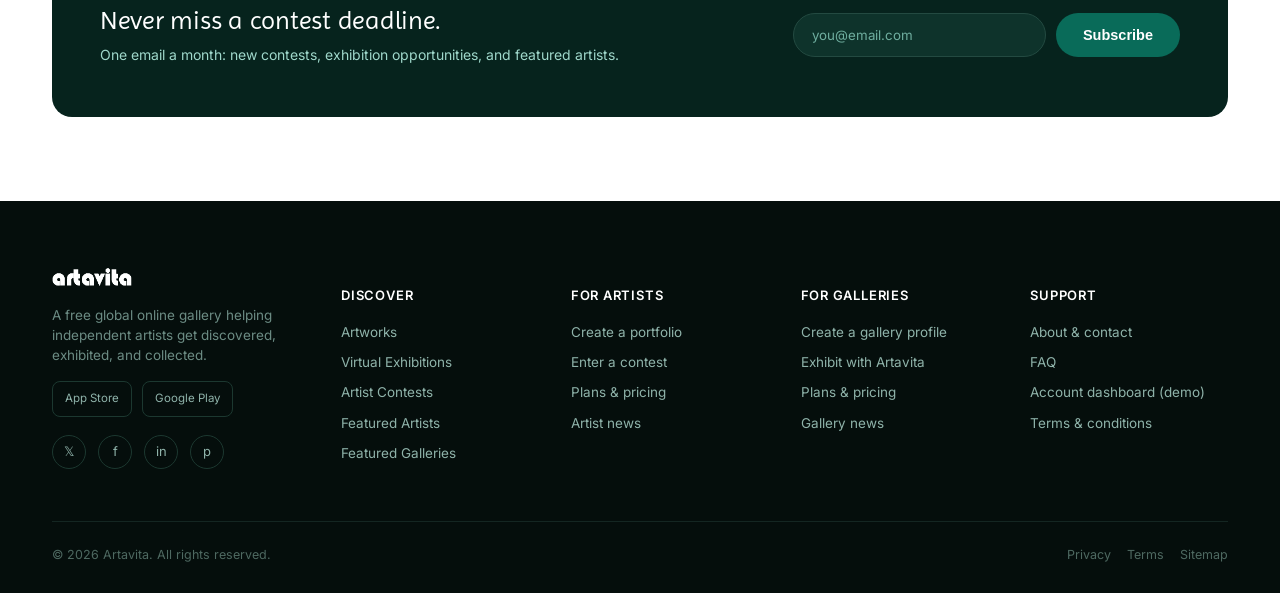
==== commit 13231774: "Fix artist profile: mobile details panel overflow and Follow button alignment - Remove inline style " ====
--- a/artist-profile.html
+++ b/artist-profile.html
@@ -71,7 +71,7 @@
 </section>
 
 <section class="alt">
-  <div class="wrap detail-body" style="grid-template-columns:1fr 340px;">
+  <div class="wrap detail-body">
     <div>
       <span class="eyebrow">About</span>
       <h2 style="margin:8px 0 16px;">Artist statement</h2>
--- a/assets/styles.css
+++ b/assets/styles.css
@@ -510,7 +510,7 @@
 .profile-stats{display:flex;gap:28px;margin-top:18px;}
 .profile-stats div span{display:block;font-size:12px;color:var(--ink-faint);text-transform:uppercase;letter-spacing:.05em;}
 .profile-stats div b{font-family:'Imprima',sans-serif;font-size:20px;font-weight:400;color:var(--ink);}
-.profile-actions{display:flex;flex-direction:column;gap:10px;}
+.profile-actions{display:flex;flex-direction:column;gap:10px;align-self:start;margin-top:4px;}
 
 .detail-body{display:grid;grid-template-columns:1fr 340px;gap:56px;padding:56px 0;}
 .detail-side{
@@ -698,6 +698,16 @@
   .pricing-grid{grid-template-columns:1fr;}
   .dash-stats{grid-template-columns:repeat(2,1fr);}
 }
+/* ---------- News carousel dots (mobile only; built by script.js) ---------- */
+.news-dots{
+  display:none;justify-content:center;gap:8px;margin-top:20px;
+}
+.news-dots button{
+  width:8px;height:8px;padding:0;border:none;border-radius:50%;
+  background:var(--line);cursor:pointer;transition:background .3s ease,transform .3s ease;
+}
+.news-dots button.active{background:var(--accent-dark);transform:scale(1.3);}
+
 @media (max-width:640px){
   .page-header h1{font-size:28px;}
   .article-header h1{font-size:28px;}
@@ -706,4 +716,13 @@
   .dash-main{padding:28px 20px;}
   .dash-stats{grid-template-columns:1fr 1fr;}
   .auth-card{padding:32px 26px;}
-}
+
+  /* ---------- News grid becomes a swipeable, one-card carousel ---------- */
+  .news-grid{
+    display:flex;gap:16px;overflow-x:auto;scroll-snap-type:x mandatory;
+    -webkit-overflow-scrolling:touch;scrollbar-width:none;
+  }
+  .news-grid::-webkit-scrollbar{display:none;}
+  .news-card{flex:0 0 100%;scroll-snap-align:center;}
+  .news-dots{display:flex;}
+}
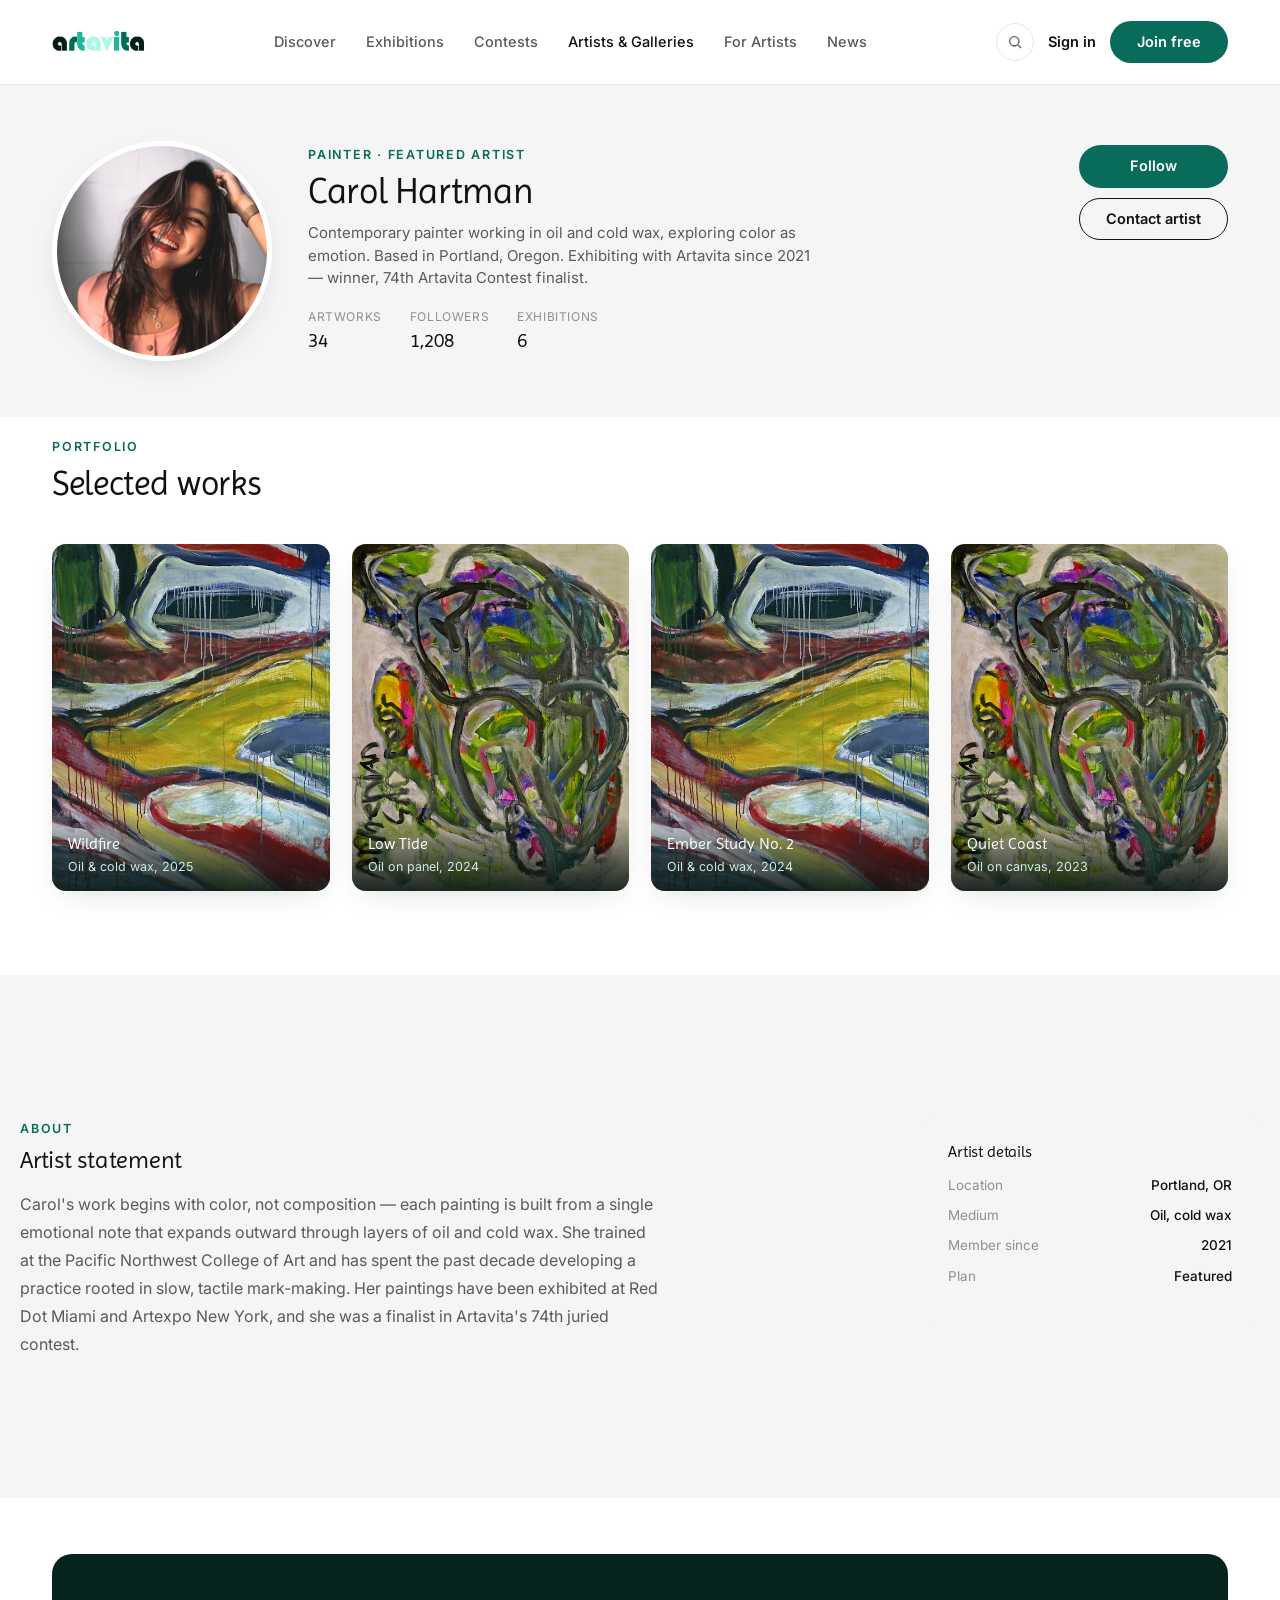
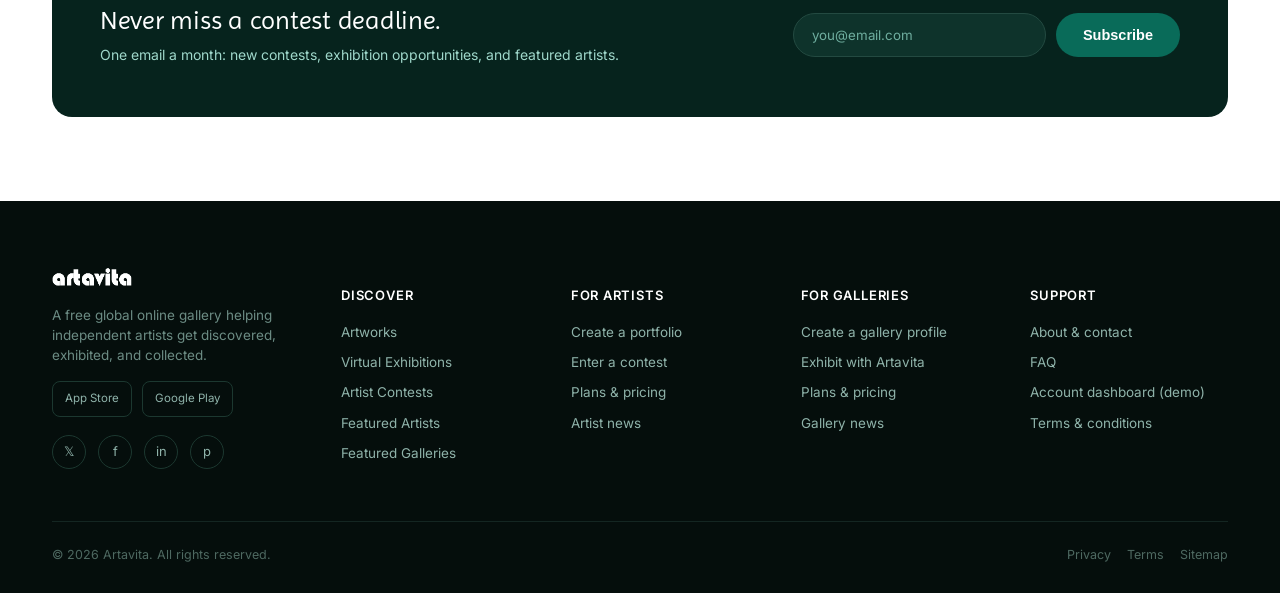
==== commit 76e0ec5f: "Self-host all site imagery instead of depending on picsum.photos picsum.photos suffered an extended " ====
--- a/artist-profile.html
+++ b/artist-profile.html
@@ -35,7 +35,7 @@
 
 <div class="profile-hero">
   <div class="wrap profile-hero-inner">
-    <div class="profile-avatar"><img src="https://picsum.photos/seed/carolhartman/300/300" alt="Carol Hartman"></div>
+    <div class="profile-avatar"><img src="assets/img/carolhartman-300x300.jpg" alt="Carol Hartman"></div>
     <div class="profile-meta">
       <span class="eyebrow">Painter · Featured Artist</span>
       <h1>Carol Hartman</h1>
@@ -62,10 +62,10 @@
       </div>
     </div>
     <div class="art-grid stagger">
-      <a href="artwork-detail.html" class="art-card reveal in-view"><img src="https://picsum.photos/seed/ch1/500/620" alt="Wildfire"><div class="tint"></div><div class="view-icon">＋</div><div class="art-overlay"><div class="title">Wildfire</div><div class="artist">Oil &amp; cold wax, 2025</div></div></a>
-      <a href="artwork-detail.html" class="art-card reveal in-view"><img src="https://picsum.photos/seed/ch2/500/620" alt="Low Tide"><div class="tint"></div><div class="view-icon">＋</div><div class="art-overlay"><div class="title">Low Tide</div><div class="artist">Oil on panel, 2024</div></div></a>
-      <a href="artwork-detail.html" class="art-card reveal in-view"><img src="https://picsum.photos/seed/ch3/500/620" alt="Ember Study No. 2"><div class="tint"></div><div class="view-icon">＋</div><div class="art-overlay"><div class="title">Ember Study No. 2</div><div class="artist">Oil &amp; cold wax, 2024</div></div></a>
-      <a href="artwork-detail.html" class="art-card reveal in-view"><img src="https://picsum.photos/seed/ch4/500/620" alt="Quiet Coast"><div class="tint"></div><div class="view-icon">＋</div><div class="art-overlay"><div class="title">Quiet Coast</div><div class="artist">Oil on canvas, 2023</div></div></a>
+      <a href="artwork-detail.html" class="art-card reveal in-view"><img src="assets/img/ch1-500x620.jpg" alt="Wildfire"><div class="tint"></div><div class="view-icon">＋</div><div class="art-overlay"><div class="title">Wildfire</div><div class="artist">Oil &amp; cold wax, 2025</div></div></a>
+      <a href="artwork-detail.html" class="art-card reveal in-view"><img src="assets/img/ch2-500x620.jpg" alt="Low Tide"><div class="tint"></div><div class="view-icon">＋</div><div class="art-overlay"><div class="title">Low Tide</div><div class="artist">Oil on panel, 2024</div></div></a>
+      <a href="artwork-detail.html" class="art-card reveal in-view"><img src="assets/img/ch3-500x620.jpg" alt="Ember Study No. 2"><div class="tint"></div><div class="view-icon">＋</div><div class="art-overlay"><div class="title">Ember Study No. 2</div><div class="artist">Oil &amp; cold wax, 2024</div></div></a>
+      <a href="artwork-detail.html" class="art-card reveal in-view"><img src="assets/img/ch4-500x620.jpg" alt="Quiet Coast"><div class="tint"></div><div class="view-icon">＋</div><div class="art-overlay"><div class="title">Quiet Coast</div><div class="artist">Oil on canvas, 2023</div></div></a>
     </div>
   </div>
 </section>
--- a/assets/styles.css
+++ b/assets/styles.css
@@ -66,11 +66,12 @@
   /* ---------- buttons ---------- */
   .btn{
     position:relative;
-    display:inline-flex;align-items:center;gap:8px;
+    display:inline-flex;align-items:center;justify-content:center;gap:8px;
     padding:13px 26px;
     border-radius:999px;
     font-weight:600;
     font-size:14.5px;
+    line-height:1;
     cursor:pointer;
     border:1.5px solid transparent;
     overflow:hidden;
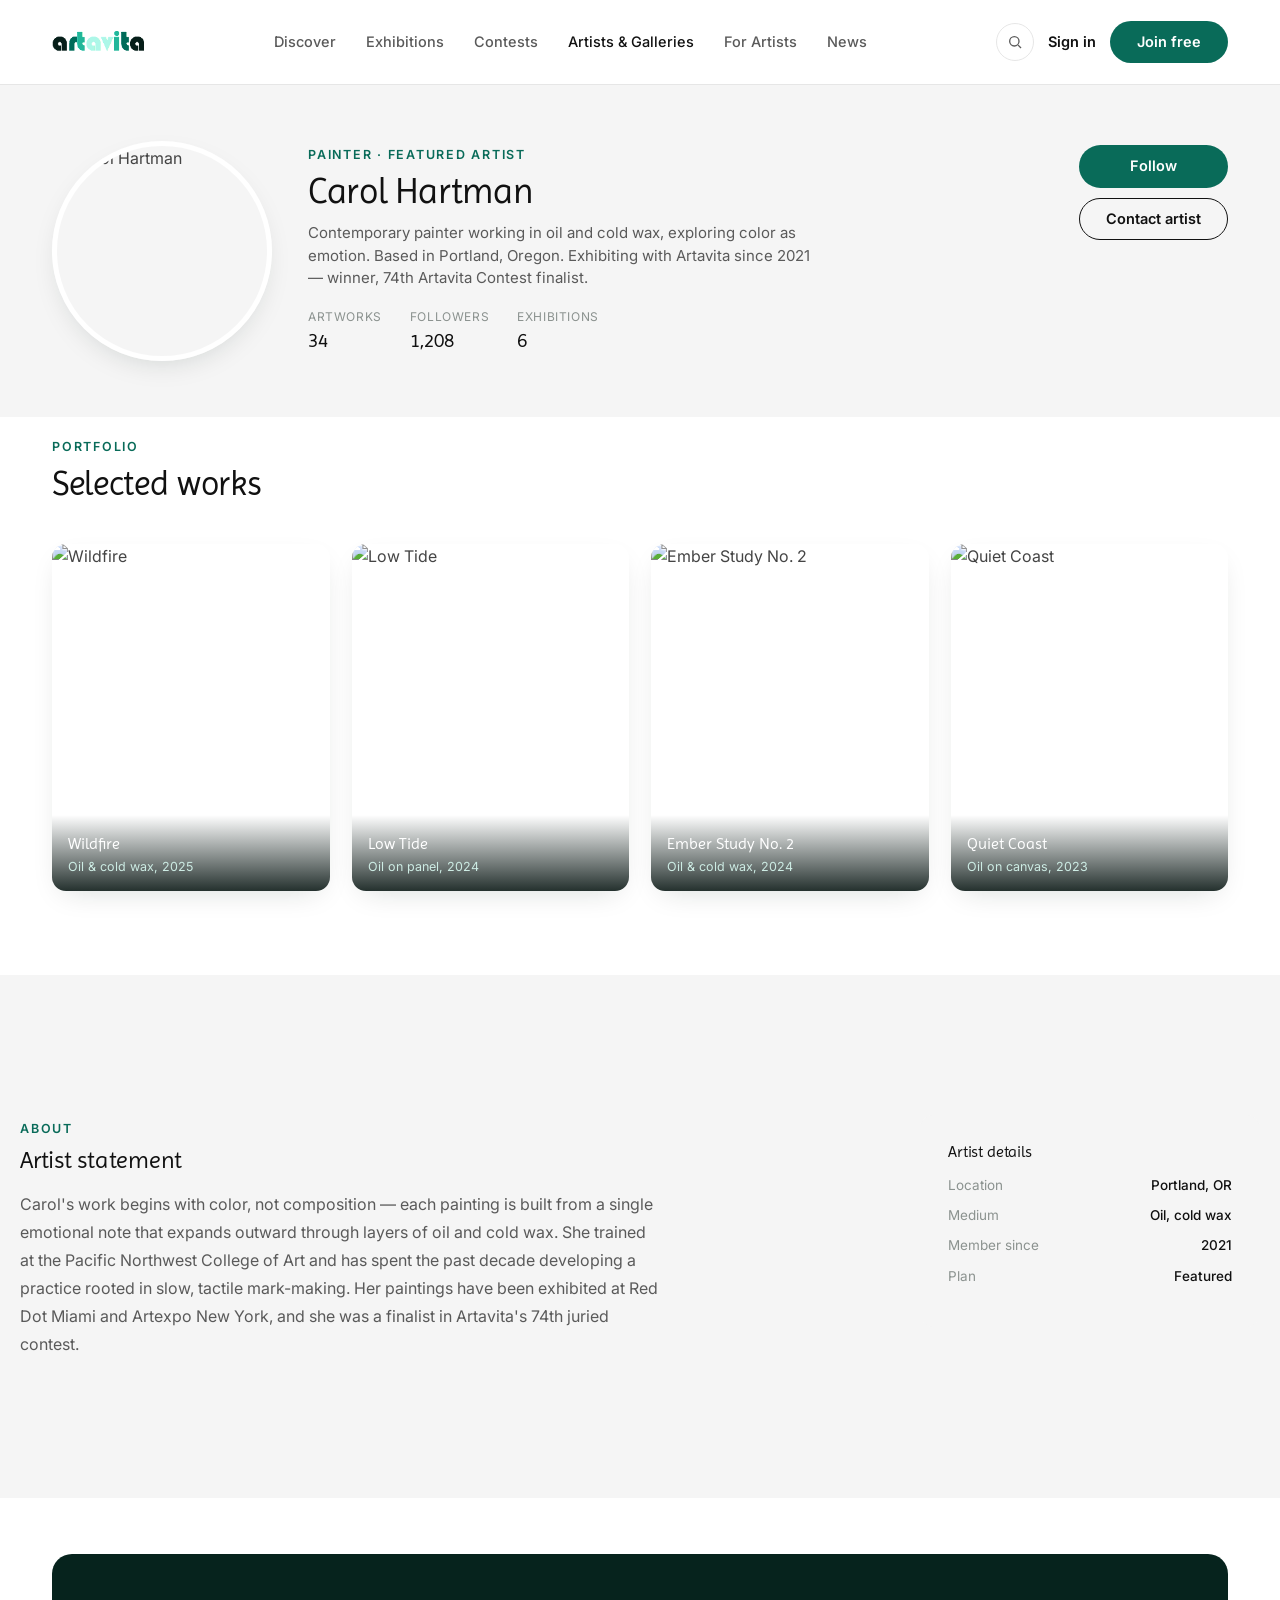
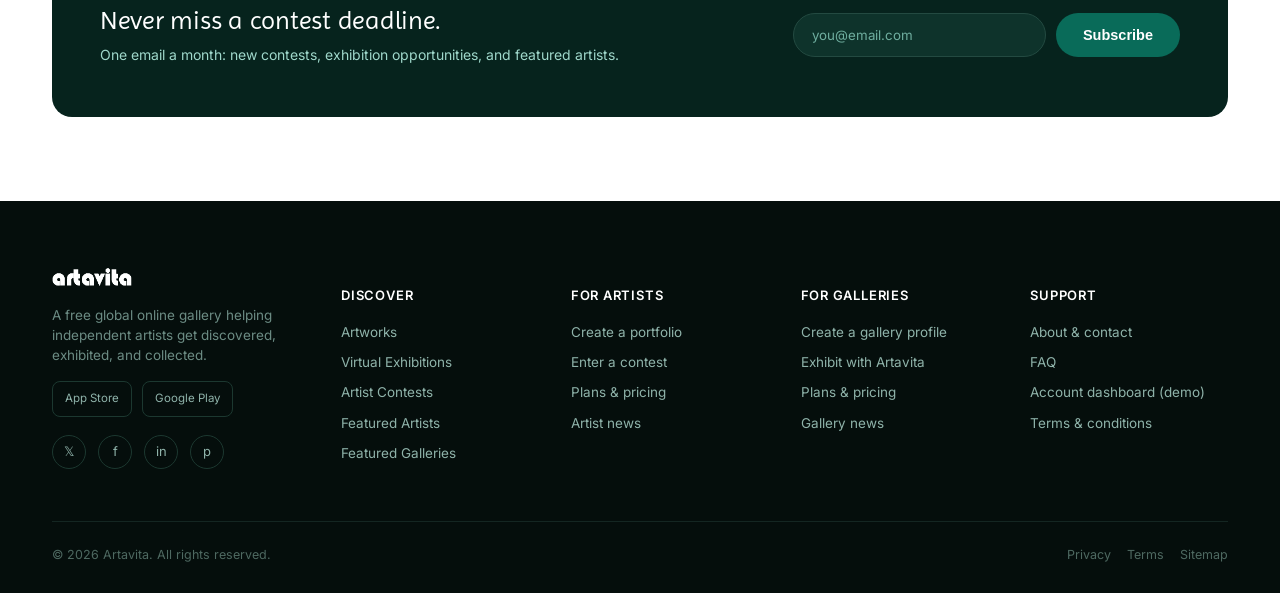
==== commit 4cd2d5da: "Revert "Self-host all site imagery instead of depending on picsum.photos" This reverts commit 76e0ec" ====
--- a/artist-profile.html
+++ b/artist-profile.html
@@ -35,7 +35,7 @@
 
 <div class="profile-hero">
   <div class="wrap profile-hero-inner">
-    <div class="profile-avatar"><img src="assets/img/carolhartman-300x300.jpg" alt="Carol Hartman"></div>
+    <div class="profile-avatar"><img src="https://picsum.photos/seed/carolhartman/300/300" alt="Carol Hartman"></div>
     <div class="profile-meta">
       <span class="eyebrow">Painter · Featured Artist</span>
       <h1>Carol Hartman</h1>
@@ -62,10 +62,10 @@
       </div>
     </div>
     <div class="art-grid stagger">
-      <a href="artwork-detail.html" class="art-card reveal in-view"><img src="assets/img/ch1-500x620.jpg" alt="Wildfire"><div class="tint"></div><div class="view-icon">＋</div><div class="art-overlay"><div class="title">Wildfire</div><div class="artist">Oil &amp; cold wax, 2025</div></div></a>
-      <a href="artwork-detail.html" class="art-card reveal in-view"><img src="assets/img/ch2-500x620.jpg" alt="Low Tide"><div class="tint"></div><div class="view-icon">＋</div><div class="art-overlay"><div class="title">Low Tide</div><div class="artist">Oil on panel, 2024</div></div></a>
-      <a href="artwork-detail.html" class="art-card reveal in-view"><img src="assets/img/ch3-500x620.jpg" alt="Ember Study No. 2"><div class="tint"></div><div class="view-icon">＋</div><div class="art-overlay"><div class="title">Ember Study No. 2</div><div class="artist">Oil &amp; cold wax, 2024</div></div></a>
-      <a href="artwork-detail.html" class="art-card reveal in-view"><img src="assets/img/ch4-500x620.jpg" alt="Quiet Coast"><div class="tint"></div><div class="view-icon">＋</div><div class="art-overlay"><div class="title">Quiet Coast</div><div class="artist">Oil on canvas, 2023</div></div></a>
+      <a href="artwork-detail.html" class="art-card reveal in-view"><img src="https://picsum.photos/seed/ch1/500/620" alt="Wildfire"><div class="tint"></div><div class="view-icon">＋</div><div class="art-overlay"><div class="title">Wildfire</div><div class="artist">Oil &amp; cold wax, 2025</div></div></a>
+      <a href="artwork-detail.html" class="art-card reveal in-view"><img src="https://picsum.photos/seed/ch2/500/620" alt="Low Tide"><div class="tint"></div><div class="view-icon">＋</div><div class="art-overlay"><div class="title">Low Tide</div><div class="artist">Oil on panel, 2024</div></div></a>
+      <a href="artwork-detail.html" class="art-card reveal in-view"><img src="https://picsum.photos/seed/ch3/500/620" alt="Ember Study No. 2"><div class="tint"></div><div class="view-icon">＋</div><div class="art-overlay"><div class="title">Ember Study No. 2</div><div class="artist">Oil &amp; cold wax, 2024</div></div></a>
+      <a href="artwork-detail.html" class="art-card reveal in-view"><img src="https://picsum.photos/seed/ch4/500/620" alt="Quiet Coast"><div class="tint"></div><div class="view-icon">＋</div><div class="art-overlay"><div class="title">Quiet Coast</div><div class="artist">Oil on canvas, 2023</div></div></a>
     </div>
   </div>
 </section>
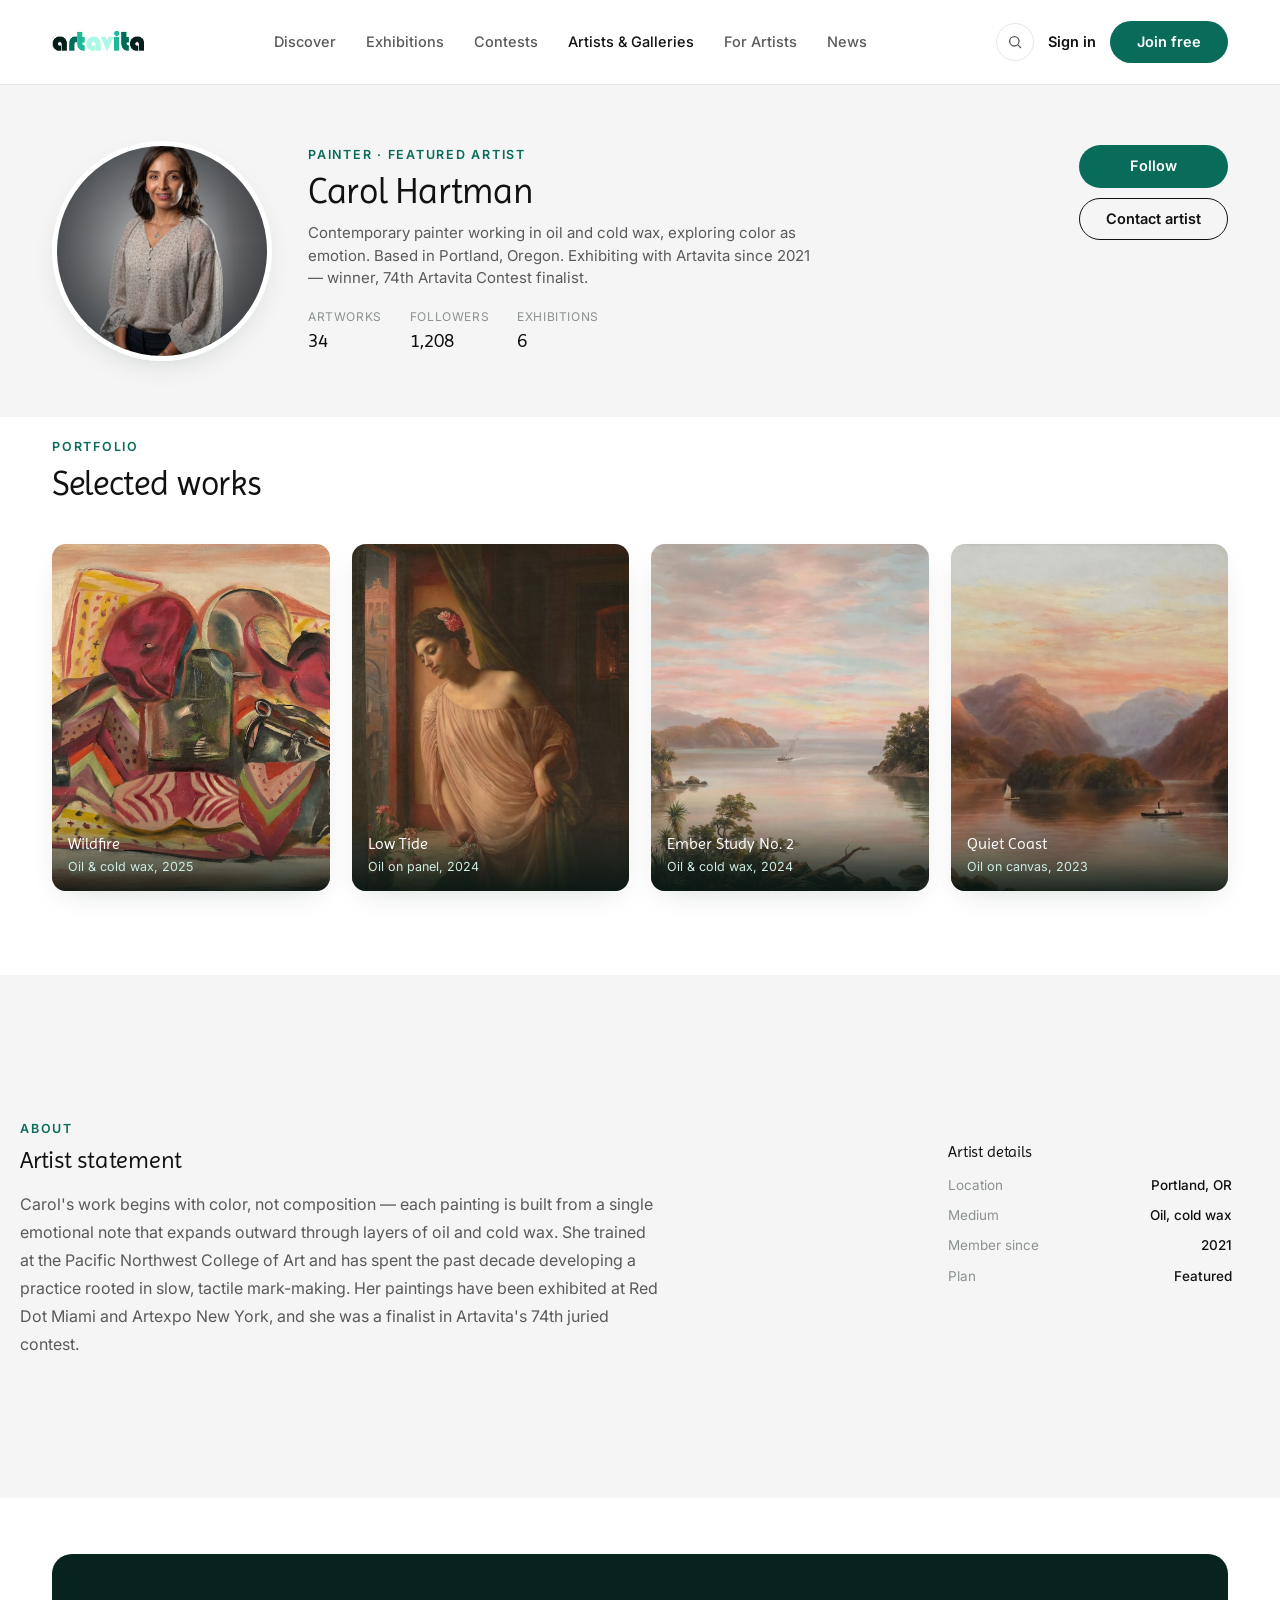
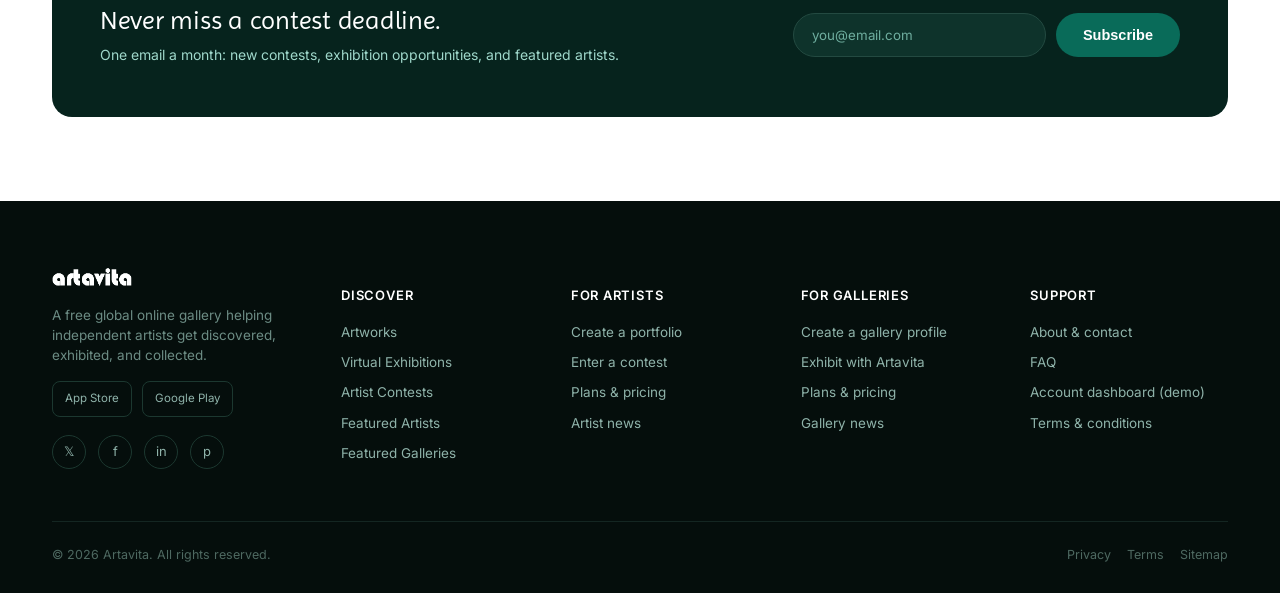
==== commit dece8793: "Self-host site imagery correctly this time: one consistent photo per subject Previous attempt (rever" ====
--- a/artist-profile.html
+++ b/artist-profile.html
@@ -35,7 +35,7 @@
 
 <div class="profile-hero">
   <div class="wrap profile-hero-inner">
-    <div class="profile-avatar"><img src="https://picsum.photos/seed/carolhartman/300/300" alt="Carol Hartman"></div>
+    <div class="profile-avatar"><img src="assets/img/carolhartman-300x300.jpg" alt="Carol Hartman"></div>
     <div class="profile-meta">
       <span class="eyebrow">Painter · Featured Artist</span>
       <h1>Carol Hartman</h1>
@@ -62,10 +62,10 @@
       </div>
     </div>
     <div class="art-grid stagger">
-      <a href="artwork-detail.html" class="art-card reveal in-view"><img src="https://picsum.photos/seed/ch1/500/620" alt="Wildfire"><div class="tint"></div><div class="view-icon">＋</div><div class="art-overlay"><div class="title">Wildfire</div><div class="artist">Oil &amp; cold wax, 2025</div></div></a>
-      <a href="artwork-detail.html" class="art-card reveal in-view"><img src="https://picsum.photos/seed/ch2/500/620" alt="Low Tide"><div class="tint"></div><div class="view-icon">＋</div><div class="art-overlay"><div class="title">Low Tide</div><div class="artist">Oil on panel, 2024</div></div></a>
-      <a href="artwork-detail.html" class="art-card reveal in-view"><img src="https://picsum.photos/seed/ch3/500/620" alt="Ember Study No. 2"><div class="tint"></div><div class="view-icon">＋</div><div class="art-overlay"><div class="title">Ember Study No. 2</div><div class="artist">Oil &amp; cold wax, 2024</div></div></a>
-      <a href="artwork-detail.html" class="art-card reveal in-view"><img src="https://picsum.photos/seed/ch4/500/620" alt="Quiet Coast"><div class="tint"></div><div class="view-icon">＋</div><div class="art-overlay"><div class="title">Quiet Coast</div><div class="artist">Oil on canvas, 2023</div></div></a>
+      <a href="artwork-detail.html" class="art-card reveal in-view"><img src="assets/img/ch1-500x620.jpg" alt="Wildfire"><div class="tint"></div><div class="view-icon">＋</div><div class="art-overlay"><div class="title">Wildfire</div><div class="artist">Oil &amp; cold wax, 2025</div></div></a>
+      <a href="artwork-detail.html" class="art-card reveal in-view"><img src="assets/img/ch2-500x620.jpg" alt="Low Tide"><div class="tint"></div><div class="view-icon">＋</div><div class="art-overlay"><div class="title">Low Tide</div><div class="artist">Oil on panel, 2024</div></div></a>
+      <a href="artwork-detail.html" class="art-card reveal in-view"><img src="assets/img/ch3-500x620.jpg" alt="Ember Study No. 2"><div class="tint"></div><div class="view-icon">＋</div><div class="art-overlay"><div class="title">Ember Study No. 2</div><div class="artist">Oil &amp; cold wax, 2024</div></div></a>
+      <a href="artwork-detail.html" class="art-card reveal in-view"><img src="assets/img/ch4-500x620.jpg" alt="Quiet Coast"><div class="tint"></div><div class="view-icon">＋</div><div class="art-overlay"><div class="title">Quiet Coast</div><div class="artist">Oil on canvas, 2023</div></div></a>
     </div>
   </div>
 </section>
